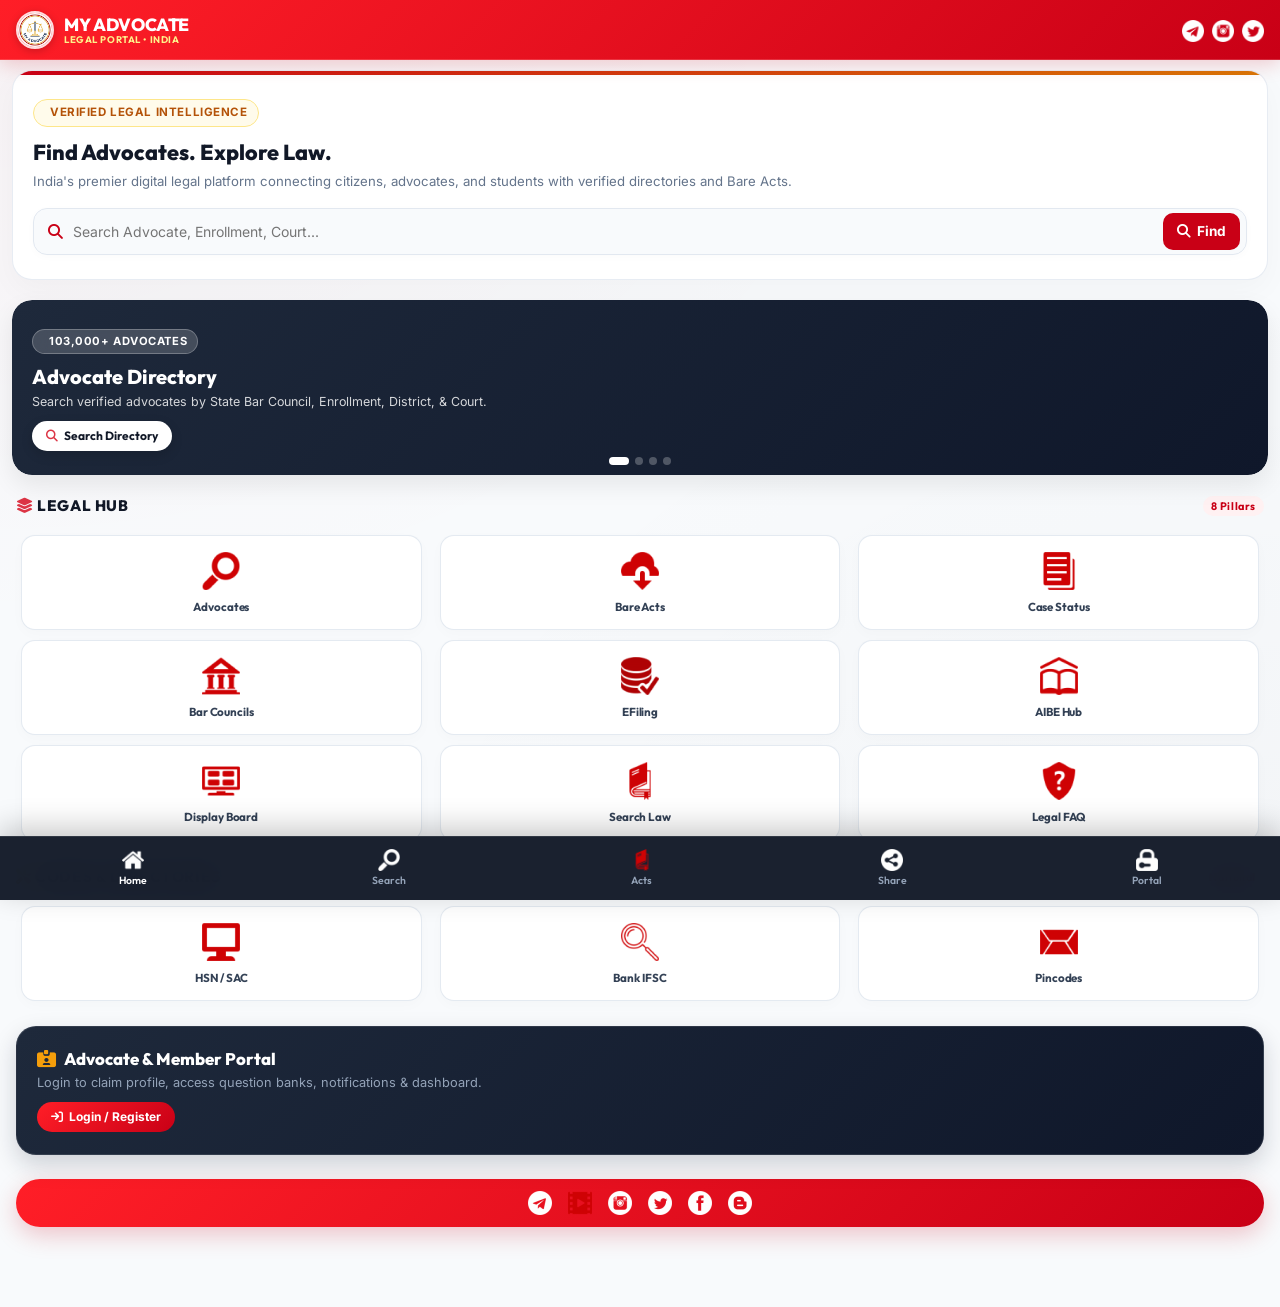
==== app/index.html @ 3c387978 "Initial commit: My Advocate platform with OLAW API integration, admin panel, and modernized PWA mobi" ====
<!doctype html>
<html lang="en">

<head>
	<meta charset="utf-8">
	<meta http-equiv="content-type" content="text/html;charset=UTF-8" />
	<meta name="viewport" content="width=device-width, initial-scale=1, shrink-to-fit=no, maximum-scale=1, user-scalable=no">
	<meta name="theme-color" content="#C90016">
	<title>My Advocate - Legal Platform</title>
	<!-- Fonts & Icons -->
	<link rel="stylesheet" href="https://cdnjs.cloudflare.com/ajax/libs/font-awesome/6.5.1/css/all.min.css">
	<link rel="stylesheet" href="css/bootstrap.min.css">
	<link rel="stylesheet" href="css/style.css">
	<link rel="manifest" href="manifest.json">
</head>

<body>
<div id='apparea'>
	<div id='loader'></div>

	<!-- App Topbar -->
	<nav class="navbar fixed-top navbar-expand-lg navbar-light text-light" id='apphead'>
		<div id='apptitle' style="display: flex; align-items: center; gap: 10px;">
			<img src='img/logo-circle.png' alt="My Advocate" style="height: 38px; width: 38px; border-radius: 50%; object-fit: cover; border: 2px solid rgba(255, 255, 255, 0.85); box-shadow: 0 2px 8px rgba(0,0,0,0.2);">
			<div style="display: flex; flex-direction: column; line-height: 1.1;">
				<span style="font-family: var(--font-heading); font-weight: 800; font-size: 1.1rem; color: #ffffff; letter-spacing: -0.02em;">MY ADVOCATE</span>
				<span style="font-size: 0.6rem; font-weight: 700; color: #FEF08A; letter-spacing: 0.06em; text-transform: uppercase;">Legal Portal &bull; India</span>
			</div>
		</div>
		<div id='appmenu'>
			<a href='https://t.me/myadvocateai' target="_blank" title="Telegram"><img src='img/telegram.png' height='22px'></a>
			<a href='https://instagram.com/myadvocateai' target="_blank" title="Instagram"><img src='img/instagram.png' height='22px'></a>
			<a href='https://twitter.com/myadvocateai' target="_blank" title="X (Twitter)"><img src='img/twitter.png' height='22px'></a>
		</div>
	</nav>

	<!-- App Body -->
	<div class="container-fluid" id='appbody'>
		
		<!-- Hero Welcome Card -->
		<div class="app-hero-card" id='welcome'>
			<div class="app-hero-tag">
				<i class="fas fa-sparkles"></i> Verified Legal Intelligence
			</div>
			<h4 class="app-hero-title">Find Advocates. Explore Law.</h4>
			<p class="app-hero-lead">India's premier digital legal platform connecting citizens, advocates, and students with verified directories and Bare Acts.</p>
			
			<!-- Quick Search Advocate Trigger -->
			<div class="app-search-box" id="search_advocate_hero" onclick="$('#search_advocate').trigger('click');">
				<i class="fas fa-magnifying-glass ms-2" style="color: var(--brand-red); font-size: 0.95rem; margin-left: 8px;"></i>
				<input type="text" class="app-search-input" placeholder="Search Advocate, Enrollment, Court..." readonly>
				<button type="button" class="app-search-btn">
					<i class="fas fa-search"></i> Find
				</button>
			</div>
		</div>

		<!-- Interactive Feature Slider -->
		<div id="appHeroSlider" class="carousel slide app-slider-container" data-ride="carousel" data-interval="4000">
			<ol class="carousel-indicators">
				<li data-target="#appHeroSlider" data-slide-to="0" class="active"></li>
				<li data-target="#appHeroSlider" data-slide-to="1"></li>
				<li data-target="#appHeroSlider" data-slide-to="2"></li>
				<li data-target="#appHeroSlider" data-slide-to="3"></li>
			</ol>
			<div class="carousel-inner">
				<!-- Slide 1: Advocates Directory -->
				<div class="carousel-item active">
					<div class="app-slide-card slide-dark">
						<div>
							<div class="slide-pill"><i class="fas fa-users-tie text-warning"></i> 103,000+ Advocates</div>
							<h5 class="slide-title">Advocate Directory</h5>
							<p class="slide-desc">Search verified advocates by State Bar Council, Enrollment, District, & Court.</p>
						</div>
						<button type="button" class="slide-action-btn" onclick="$('#search_advocate').trigger('click');">
							<i class="fas fa-magnifying-glass text-danger"></i> Search Directory
						</button>
					</div>
				</div>
				<!-- Slide 2: Bare Acts 2023 -->
				<div class="carousel-item">
					<div class="app-slide-card slide-crimson">
						<div>
							<div class="slide-pill"><i class="fas fa-book-bookmark text-warning"></i> BNS &bull; BNSS &bull; BSA 2023</div>
							<h5 class="slide-title">New Criminal Codes</h5>
							<p class="slide-desc">Explore Bharatiya Nyaya Sanhita & Central Bare Acts in English & Hindi PDF.</p>
						</div>
						<button type="button" class="slide-action-btn" onclick="$('#acts_list').trigger('click');">
							<i class="fas fa-book-open text-danger"></i> Read Bare Acts
						</button>
					</div>
				</div>
				<!-- Slide 3: AIBE Hub -->
				<div class="carousel-item">
					<div class="app-slide-card slide-amber">
						<div>
							<div class="slide-pill"><i class="fas fa-graduation-cap text-light"></i> Bar Examination</div>
							<h5 class="slide-title">AIBE Question Bank</h5>
							<p class="slide-desc">Practice 19+ Law Subjects with past papers, solutions & syllabus breakdown.</p>
						</div>
						<button type="button" class="slide-action-btn" onclick="$('#exam_list').trigger('click');">
							<i class="fas fa-clipboard-check text-warning"></i> Start Prep
						</button>
					</div>
				</div>
				<!-- Slide 4: Real-time Bank IFSC & PIN Code -->
				<div class="carousel-item">
					<div class="app-slide-card slide-emerald">
						<div>
							<div class="slide-pill"><i class="fas fa-bolt text-warning"></i> Real-time OLAW API</div>
							<h5 class="slide-title">Bank IFSC & PIN Codes</h5>
							<p class="slide-desc">Instant verified RBI IFSC branch details & 19,000+ Indian PIN Codes.</p>
						</div>
						<button type="button" class="slide-action-btn" onclick="$('#ifsc').trigger('click');">
							<i class="fas fa-building-columns text-success"></i> Lookup IFSC
						</button>
					</div>
				</div>
			</div>
		</div>

		<!-- Section Title: Core Legal Services -->
		<div class="app-section-title">
			<span><i class="fas fa-layer-group text-danger me-1"></i> Legal Hub</span>
			<span class="app-section-badge">8 Pillars</span>
		</div>

		<!-- Grid Row 1: Primary Services -->
		<div class='row mx-0'>
			<div class='col-4 px-1'>
				<div class='qicon' id='search_advocate'>
					<img src='img/newsearch.png' alt="Advocates">
					<div>Advocates</div>
				</div>
			</div>
			<div class='col-4 px-1'>
				<div class='qicon' id='acts_list'>
					<img src='img/cdownload.png' alt="Bare Acts">
					<div>Bare Acts</div>
				</div>
			</div>
			<div class='col-4 px-1'>
				<div class='qicon' id='case' data-id='1'>
					<img src='img/case.png' alt="Case Status">
					<div>Case Status</div>
				</div>
			</div>
		</div>

		<!-- Grid Row 2: Institutions & Exams -->
		<div class='row mx-0'>
			<div class='col-4 px-1'>
				<div class='qicon' id='bc_list'>
					<img src='img/bar.png' alt="Bar Councils">
					<div>Bar Councils</div>
				</div>
			</div>
			<div class='col-4 px-1'>
				<a href='https://filing.ecourts.gov.in/' target="_blank" class='qicon'>
					<img src='img/myecourt.png' alt="eFiling">
					<div>eFiling</div>
				</a>
			</div>
			<div class='col-4 px-1'>
				<div class='qicon' id='exam_list'>
					<img src='img/exam.png' alt="AIBE Exam">
					<div>AIBE Hub</div>
				</div>
			</div>
		</div>

		<!-- Grid Row 3: Live Courts & Utilities -->
		<div class='row mx-0'>
			<div class='col-4 px-1'>
				<div class='qicon' id='obd' data-id='1'>
					<img src='img/obd.png' alt="Display Board">
					<div>Display Board</div>
				</div>
			</div>
			<div class='col-4 px-1'>
				<a href='https://indiankanoon.org' target="_blank" class='qicon'>
					<img src='img/book.png' alt="Search Law">
					<div>Search Law</div>
				</a>
			</div>
			<div class='col-4 px-1'>
				<div class='qicon' id='faq'>
					<img src='img/faq.png' alt="Legal Tools & FAQ">
					<div>Legal FAQ</div>
				</div>
			</div>
		</div>

		<!-- Section Title: Utility Codes -->
		<div class="app-section-title">
			<span><i class="fas fa-screwdriver-wrench text-warning me-1"></i> Codes & Directories</span>
			<span class="app-section-badge">National</span>
		</div>

		<!-- Grid Row 4: Utility Codes -->
		<div class='row mx-0'>
			<div class='col-4 px-1'>
				<div class='qicon' id='hsnsac_list'>
					<img src='img/monitor.png' alt="HSN SAC">
					<div>HSN / SAC</div>
				</div>
			</div>
			<div class='col-4 px-1'>
				<div class='qicon' id='ifsc'>
					<img src='img/ifsc.png' alt="Bank IFSC">
					<div>Bank IFSC</div>
				</div>
			</div>
			<div class='col-4 px-1'>
				<div class='qicon' id='pincode_list'>
					<img src='img/pincode.png' alt="Pincode">
					<div>Pincodes</div>
				</div>
			</div>
		</div>

		<!-- Portal Login / Claim Card -->
		<a href='login.html' class="portal-card">
			<h6><i class="fas fa-id-card-clip" style="color: #F59E0B;"></i> Advocate & Member Portal</h6>
			<p>Login to claim profile, access question banks, notifications & dashboard.</p>
			<div class="portal-btn">
				<i class="fas fa-arrow-right-to-bracket"></i> Login / Register
			</div>
		</a>

		<!-- Social Media Pill -->
		<div class="social-bar-pill">
			<a href="https://t.me/myadvocateai" target="_blank" title="Telegram"><img src='img/telegram.png' height='24px' alt="Telegram"></a>
			<a href="https://www.youtube.com/channel/UC500odmthCIKPu6R8kmZV2Q" target="_blank" title="YouTube"><img src='img/video.png' height='24px' alt="YouTube"></a>
			<a href='https://instagram.com/myadvocateai' target="_blank" title="Instagram"><img src='img/instagram.png' height='24px' alt="Instagram"></a>
			<a href='https://twitter.com/myadvocateai' target="_blank" title="Twitter"><img src='img/twitter.png' height='24px' alt="Twitter"></a>
			<a href='https://facebook.com/myadvocateai' target="_blank" title="Facebook"><img src='img/facebook.png' height='24px' alt="Facebook"></a>
			<a href="https://myadvocateai.blogspot.com" target="_blank" title="Blog"><img src='img/blogger.png' height='24px' alt="Blog"></a>
		</div>

	</div>

	<!-- Fixed Bottom Navigation -->
	<nav class="navbar fixed-bottom navbar-expand-lg navbar-light" id='appfoot'>
		<div class='app-nav-item active' id='home' data-id='1'>
			<img src='img/home.png' height='22px' alt="Home">
			<span>Home</span>
		</div>
		<div class='app-nav-item' id='search_advocate_foot' onclick="$('#search_advocate').trigger('click');">
			<img src='img/search.png' height='22px' alt="Search">
			<span>Search</span>
		</div>
		<div class='app-nav-item' id='acts_nav' onclick="$('#acts_list').trigger('click');">
			<img src='img/book.png' height='22px' alt="Bare Acts">
			<span>Acts</span>
		</div>
		<div class='app-nav-item' id='qprev' onclick='sharenow()'>
			<img src='img/share.png' height='22px' alt="Share">
			<span>Share</span>
		</div>
		<a href="login.html" class='app-nav-item'>
			<img src='img/lock.png' height='22px' alt="Login">
			<span>Portal</span>
		</a>
	</nav>
</div>

<!-- Scripts -->
<script src="js/jquery.min.js"></script>
<script src="js/bootstrap.min.js"></script>
<script src="js/popper.min.js"></script>
<script src="js/app.js"></script>

<script type="application/javascript" src="https://sdki.truepush.com/sdk/v2.0.4/app.js" async></script>
<script>
	var truepush = window.truepush || [];
	truepush.push(function () {
		truepush.Init({
			id: "64d8e70b6765a05a15f5e6a6"
		}, function (error) {
			if (error) console.error(error);
		});
	});
</script>

<script>
	if (localStorage.getItem('myadv_id') != null) {
		window.location = 'main.html';
	}
</script>
</body>

</html>
---- app/css/style.css ----
/* ==========================================
   Premium Mobile App Stylesheet - My Advocate
   Curated with Rich Modern Aesthetics & Micro-Animations
   Matching https://myadv.in Design System
   ========================================== */

@import url('https://fonts.googleapis.com/css2?family=Outfit:wght@300;400;500;600;700;800&family=Inter:wght@300;400;500;600;700;800&display=swap');

:root {
    --brand-red: #C90016;
    --brand-red-dark: #A00012;
    --brand-red-light: #FFF1F2;
    --brand-gold: #D97706;
    --brand-gold-dark: #B45309;
    --brand-gold-light: #FEF3C7;
    --brand-dark: #111827;
    --brand-gray: #64748B;
    --bg-light: #F8FAFC;
    --border-color: #E2E8F0;
    --font-heading: 'Outfit', sans-serif;
    --font-body: 'Inter', sans-serif;
    --radius-sm: 8px;
    --radius-md: 14px;
    --radius-lg: 20px;
}

* {
    box-sizing: border-box;
}

body {
    font-family: var(--font-body);
    background-color: var(--bg-light);
    background-image: 
        radial-gradient(at 0% 0%, rgba(201, 0, 22, 0.035) 0px, transparent 50%),
        radial-gradient(at 100% 100%, rgba(17, 24, 39, 0.025) 0px, transparent 50%);
    background-attachment: fixed;
    color: #1E293B;
    -webkit-font-smoothing: antialiased;
    margin: 0;
    padding: 0;
}

#qarea, #appbody {
    margin-top: 70px;
    margin-bottom: 80px;
    width: 100%;
    height: auto;
    padding-left: 12px;
    padding-right: 12px;
}

/* --- Premium Navigation Header --- */
#apphead {
    background: linear-gradient(135deg, #FF1E27 0%, #C90016 100%);
    box-shadow: 0 4px 20px rgba(201, 0, 22, 0.2);
    height: 60px;
    padding: 0 16px;
    border-bottom: 1px solid rgba(255, 255, 255, 0.15);
    display: flex;
    align-items: center;
    justify-content: space-between;
    z-index: 1030;
}

#apphead .navbar-brand, #apptitle {
    font-family: var(--font-heading);
    font-weight: 800;
    letter-spacing: -0.3px;
    margin: 0;
    display: flex;
    align-items: center;
    gap: 8px;
    color: #ffffff;
}

#appmenu {
    display: flex;
    align-items: center;
    gap: 8px;
}

#appmenu img, #appmenu i {
    transition: transform 0.2s ease, filter 0.2s ease;
}

#appmenu img:hover, #appmenu i:hover {
    transform: scale(1.15);
}

/* --- Hero & Welcome Card --- */
.app-hero-card {
    padding: 1.5rem 1.25rem;
    margin-bottom: 1.25rem;
    background: #ffffff;
    border-radius: var(--radius-lg);
    border: 1px solid rgba(226, 232, 240, 0.8);
    box-shadow: 0 10px 30px rgba(0, 0, 0, 0.03);
    position: relative;
    overflow: hidden;
}

.app-hero-card::before {
    content: '';
    position: absolute;
    top: 0;
    left: 0;
    right: 0;
    height: 4px;
    background: linear-gradient(90deg, #C90016, #D97706);
}

/* --- Dynamic Gradient Slider Cards --- */
.app-slider-container {
    margin-bottom: 1.25rem;
    border-radius: var(--radius-lg);
    overflow: hidden;
    box-shadow: 0 10px 25px rgba(0, 0, 0, 0.08);
}

.app-slide-card {
    padding: 1.5rem 1.25rem;
    min-height: 160px;
    border-radius: var(--radius-lg);
    display: flex;
    flex-direction: column;
    justify-content: space-between;
    position: relative;
    overflow: hidden;
    color: #ffffff;
}

.app-slide-card.slide-dark {
    background: linear-gradient(135deg, #1E293B 0%, #0F172A 100%);
}

.app-slide-card.slide-crimson {
    background: linear-gradient(135deg, #991B1B 0%, #C90016 100%);
}

.app-slide-card.slide-amber {
    background: linear-gradient(135deg, #78350F 0%, #D97706 100%);
}

.app-slide-card.slide-emerald {
    background: linear-gradient(135deg, #065F46 0%, #047857 100%);
}

.slide-pill {
    display: inline-flex;
    align-items: center;
    gap: 6px;
    background: rgba(255, 255, 255, 0.18);
    backdrop-filter: blur(8px);
    -webkit-backdrop-filter: blur(8px);
    border: 1px solid rgba(255, 255, 255, 0.25);
    color: #ffffff;
    font-size: 0.7rem;
    font-weight: 700;
    text-transform: uppercase;
    letter-spacing: 0.05em;
    padding: 3px 10px;
    border-radius: 9999px;
    margin-bottom: 0.6rem;
    align-self: flex-start;
}

.slide-title {
    font-family: var(--font-heading);
    font-size: 1.25rem;
    font-weight: 800;
    color: #ffffff;
    margin: 0 0 4px 0;
    line-height: 1.25;
}

.slide-desc {
    font-size: 0.78rem;
    color: rgba(255, 255, 255, 0.82);
    line-height: 1.45;
    margin: 0 0 10px 0;
}

.slide-action-btn {
    align-self: flex-start;
    display: inline-flex;
    align-items: center;
    gap: 6px;
    background: #ffffff;
    color: var(--brand-dark);
    font-family: var(--font-heading);
    font-size: 0.75rem;
    font-weight: 700;
    padding: 6px 14px;
    border-radius: 9999px;
    border: none;
    box-shadow: 0 4px 12px rgba(0,0,0,0.15);
    cursor: pointer;
    transition: all 0.2s ease;
}

.slide-action-btn:hover {
    transform: translateY(-2px);
    box-shadow: 0 6px 16px rgba(0,0,0,0.22);
}

.carousel-indicators {
    bottom: -6px;
}

.carousel-indicators li {
    width: 8px;
    height: 8px;
    border-radius: 50%;
    margin: 0 3px;
    background-color: rgba(255, 255, 255, 0.5);
    border: none;
}

.carousel-indicators .active {
    width: 20px;
    border-radius: 10px;
    background-color: #ffffff;
}

.app-hero-tag {
    display: inline-flex;
    align-items: center;
    gap: 6px;
    background: #FFFBEB;
    border: 1px solid #FDE68A;
    color: #B45309;
    font-size: 0.72rem;
    font-weight: 700;
    text-transform: uppercase;
    letter-spacing: 0.05em;
    padding: 4px 10px;
    border-radius: 9999px;
    margin-bottom: 0.75rem;
}

.app-hero-title {
    font-family: var(--font-heading);
    font-size: 1.35rem;
    font-weight: 800;
    color: var(--brand-dark);
    margin: 0 0 0.4rem 0;
    line-height: 1.25;
}

.app-hero-lead {
    font-size: 0.825rem;
    color: var(--brand-gray);
    line-height: 1.5;
    margin: 0 0 1rem 0;
}

/* --- Instant Search Bar Box --- */
.app-search-box {
    display: flex;
    background: #F8FAFC;
    border: 1.5px solid var(--border-color);
    border-radius: var(--radius-md);
    padding: 4px 6px;
    align-items: center;
    transition: all 0.25s ease;
    box-shadow: 0 2px 8px rgba(0,0,0,0.02);
    cursor: pointer;
}

.app-search-box:focus-within, .app-search-box:hover {
    border-color: var(--brand-red);
    background: #ffffff;
    box-shadow: 0 0 0 3px rgba(201, 0, 22, 0.1);
}

.app-search-input {
    border: none;
    background: transparent;
    outline: none;
    width: 100%;
    padding: 8px 10px;
    font-size: 0.875rem;
    font-family: var(--font-body);
    color: var(--brand-dark);
}

.app-search-btn {
    background: var(--brand-red);
    color: #ffffff;
    border: none;
    border-radius: 10px;
    padding: 8px 14px;
    font-size: 0.85rem;
    font-weight: 700;
    display: inline-flex;
    align-items: center;
    gap: 6px;
    white-space: nowrap;
    transition: background 0.2s ease;
}

.app-search-btn:hover {
    background: var(--brand-red-dark);
}

/* --- Section Titles --- */
.app-section-title {
    font-family: var(--font-heading);
    font-size: 0.95rem;
    font-weight: 800;
    color: var(--brand-dark);
    text-transform: uppercase;
    letter-spacing: 0.04em;
    margin: 1.25rem 4px 0.75rem;
    display: flex;
    align-items: center;
    justify-content: space-between;
}

.app-section-badge {
    font-size: 0.68rem;
    font-weight: 700;
    color: var(--brand-red);
    background: var(--brand-red-light);
    padding: 2px 8px;
    border-radius: 9999px;
    text-transform: none;
}

/* --- Beautiful Grid Action Cards --- */
.qicon {
    background: #ffffff;
    border: 1px solid rgba(226, 232, 240, 0.9);
    margin: 5px;
    border-radius: var(--radius-md);
    padding: 16px 6px 14px;
    text-align: center;
    font-family: var(--font-heading);
    font-size: 0.725rem;
    text-transform: capitalize;
    letter-spacing: -0.1px;
    font-weight: 700;
    color: #334155;
    box-shadow: 0 4px 14px rgba(0, 0, 0, 0.02);
    transition: all 0.25s cubic-bezier(0.4, 0, 0.2, 1);
    cursor: pointer;
    text-decoration: none !important;
    display: block;
}

.qicon img {
    height: 38px;
    width: auto;
    margin-bottom: 8px;
    transition: transform 0.25s cubic-bezier(0.4, 0, 0.2, 1);
}

.qicon:hover, .qicon:active {
    background: #ffffff;
    border-color: var(--brand-red);
    color: var(--brand-red) !important;
    transform: translateY(-3px);
    box-shadow: 0 10px 22px rgba(201, 0, 22, 0.1);
}

.qicon:hover img, .qicon:active img {
    transform: scale(1.14);
}

/* --- Dynamic Dynamic List / Accordion Styling --- */
.btn.bg-secondary, .btn-secondary, div[data-toggle='collapse'] {
    background: #ffffff !important;
    color: #1E293B !important;
    border: 1px solid var(--border-color) !important;
    border-left: 4px solid var(--brand-red) !important;
    border-radius: var(--radius-md) !important;
    padding: 12px 14px !important;
    font-family: var(--font-heading) !important;
    font-weight: 700 !important;
    font-size: 0.9rem !important;
    text-align: left !important;
    box-shadow: 0 2px 8px rgba(0,0,0,0.02) !important;
    margin-bottom: 8px !important;
    transition: all 0.2s ease !important;
    display: flex !important;
    align-items: center !important;
    justify-content: space-between !important;
}

.btn.bg-secondary:hover, div[data-toggle='collapse']:hover {
    background: #FFF1F2 !important;
    color: var(--brand-red) !important;
    transform: translateY(-1px);
}

.collapse.in, .collapse.show {
    background: #ffffff;
    border: 1px solid var(--border-color);
    border-top: none;
    border-radius: 0 0 var(--radius-md) var(--radius-md);
    padding: 16px !important;
    margin-top: -8px;
    margin-bottom: 12px;
    box-shadow: 0 4px 12px rgba(0,0,0,0.03);
    font-size: 0.85rem;
    line-height: 1.6;
}

.collapse a {
    color: var(--brand-red);
    font-weight: 600;
    text-decoration: underline;
}

/* --- Member / Advocate Portal Banner --- */
.portal-card {
    background: linear-gradient(135deg, #1E293B 0%, #0F172A 100%);
    color: #ffffff;
    border-radius: var(--radius-lg);
    padding: 1.4rem 1.25rem;
    margin: 1.25rem 4px;
    box-shadow: 0 10px 25px rgba(15, 23, 42, 0.18);
    position: relative;
    overflow: hidden;
    display: block;
    text-decoration: none !important;
    border: 1px solid rgba(255, 255, 255, 0.1);
    transition: transform 0.25s ease, box-shadow 0.25s ease;
}

.portal-card:hover {
    transform: translateY(-2px);
    box-shadow: 0 14px 30px rgba(15, 23, 42, 0.24);
}

.portal-card h6 {
    font-family: var(--font-heading);
    font-size: 1.05rem;
    font-weight: 800;
    color: #ffffff;
    margin: 0 0 4px 0;
    display: flex;
    align-items: center;
    gap: 8px;
}

.portal-card p {
    font-size: 0.8rem;
    color: #94A3B8;
    margin: 0;
    line-height: 1.4;
}

.portal-btn {
    display: inline-flex;
    align-items: center;
    gap: 6px;
    background: linear-gradient(135deg, #FF1E27 0%, #C90016 100%);
    color: #ffffff;
    font-size: 0.75rem;
    font-weight: 700;
    padding: 6px 14px;
    border-radius: 9999px;
    margin-top: 10px;
}

/* --- Social Links Bar --- */
.social-bar-pill {
    background: linear-gradient(135deg, #FF1E27 0%, #C90016 100%);
    padding: 12px 16px;
    border-radius: 50px;
    box-shadow: 0 8px 24px rgba(201, 0, 22, 0.22);
    display: flex;
    justify-content: center;
    align-items: center;
    gap: 16px;
    margin: 1.5rem 4px;
}

.social-bar-pill a {
    display: inline-flex;
    align-items: center;
    justify-content: center;
    transition: transform 0.2s cubic-bezier(0.175, 0.885, 0.32, 1.275);
}

.social-bar-pill a:hover {
    transform: scale(1.22);
}

/* --- Bottom Navigation --- */
#appfoot {
    background: rgba(17, 24, 39, 0.96) !important;
    backdrop-filter: blur(16px);
    -webkit-backdrop-filter: blur(16px);
    border-top: 1px solid rgba(255, 255, 255, 0.1);
    box-shadow: 0 -8px 30px rgba(0, 0, 0, 0.22);
    height: 64px;
    padding: 0 6px;
    display: flex;
    align-items: center;
    justify-content: space-around;
    z-index: 1030;
}

.app-nav-item {
    display: flex;
    flex-direction: column;
    align-items: center;
    justify-content: center;
    text-decoration: none !important;
    color: #94A3B8;
    font-size: 0.65rem;
    font-weight: 600;
    font-family: var(--font-heading);
    padding: 4px 8px;
    border-radius: 8px;
    transition: all 0.2s ease;
    cursor: pointer;
}

.app-nav-item i, .app-nav-item img {
    font-size: 1.15rem;
    margin-bottom: 2px;
    transition: transform 0.2s ease;
}

.app-nav-item:hover, .app-nav-item.active {
    color: #ffffff;
}

.app-nav-item.active i, .app-nav-item:hover i {
    color: #FF4D4D;
    transform: translateY(-2px);
}

/* --- General Cards & Results --- */
.card {
    border: 1px solid var(--border-color) !important;
    border-radius: var(--radius-md) !important;
    box-shadow: 0 4px 16px rgba(0, 0, 0, 0.02) !important;
    background: #ffffff;
    overflow: hidden;
    margin-bottom: 12px;
}

.card-body {
    padding: 16px !important;
}

/* --- Form Controls & Modals --- */
.form-control, select.form-control {
    border-radius: 12px !important;
    border: 1.5px solid #CBD5E1;
    padding: 10px 14px;
    font-size: 14px;
    height: auto;
    font-family: var(--font-body);
    transition: border-color 0.2s ease, box-shadow 0.2s ease;
}

.form-control:focus, select.form-control:focus {
    border-color: var(--brand-red);
    box-shadow: 0 0 0 3px rgba(201, 0, 22, 0.12);
}

.btn-danger {
    background: linear-gradient(135deg, #FF1E27 0%, #C90016 100%) !important;
    border: none !important;
    border-radius: 12px !important;
    padding: 12px 20px !important;
    font-weight: 700;
    font-family: var(--font-heading);
    box-shadow: 0 4px 15px rgba(201, 0, 22, 0.2);
    transition: transform 0.2s ease, box-shadow 0.2s ease;
}

.btn-danger:hover, .btn-danger:active {
    transform: translateY(-1px);
    box-shadow: 0 6px 20px rgba(201, 0, 22, 0.28);
}

.btn-outline-secondary {
    border-color: #CBD5E1;
    color: #475569;
    border-radius: 10px;
    font-family: var(--font-heading);
    font-weight: 600;
}

.btn-outline-danger {
    border-color: var(--brand-red);
    color: var(--brand-red);
    border-radius: 10px;
    font-family: var(--font-heading);
    font-weight: 600;
}

/* --- Loader --- */
#loader {
    position: fixed;
    top: 0;
    left: 0;
    height: 100vh;
    width: 100vw;
    overflow: hidden;
    z-index: 99999;
    display: none;
    background: rgba(17, 24, 39, 0.85) url(../img/loader.gif) no-repeat 50% 50%;
    background-size: 60px 60px;
    backdrop-filter: blur(4px);
    -webkit-backdrop-filter: blur(4px);
}
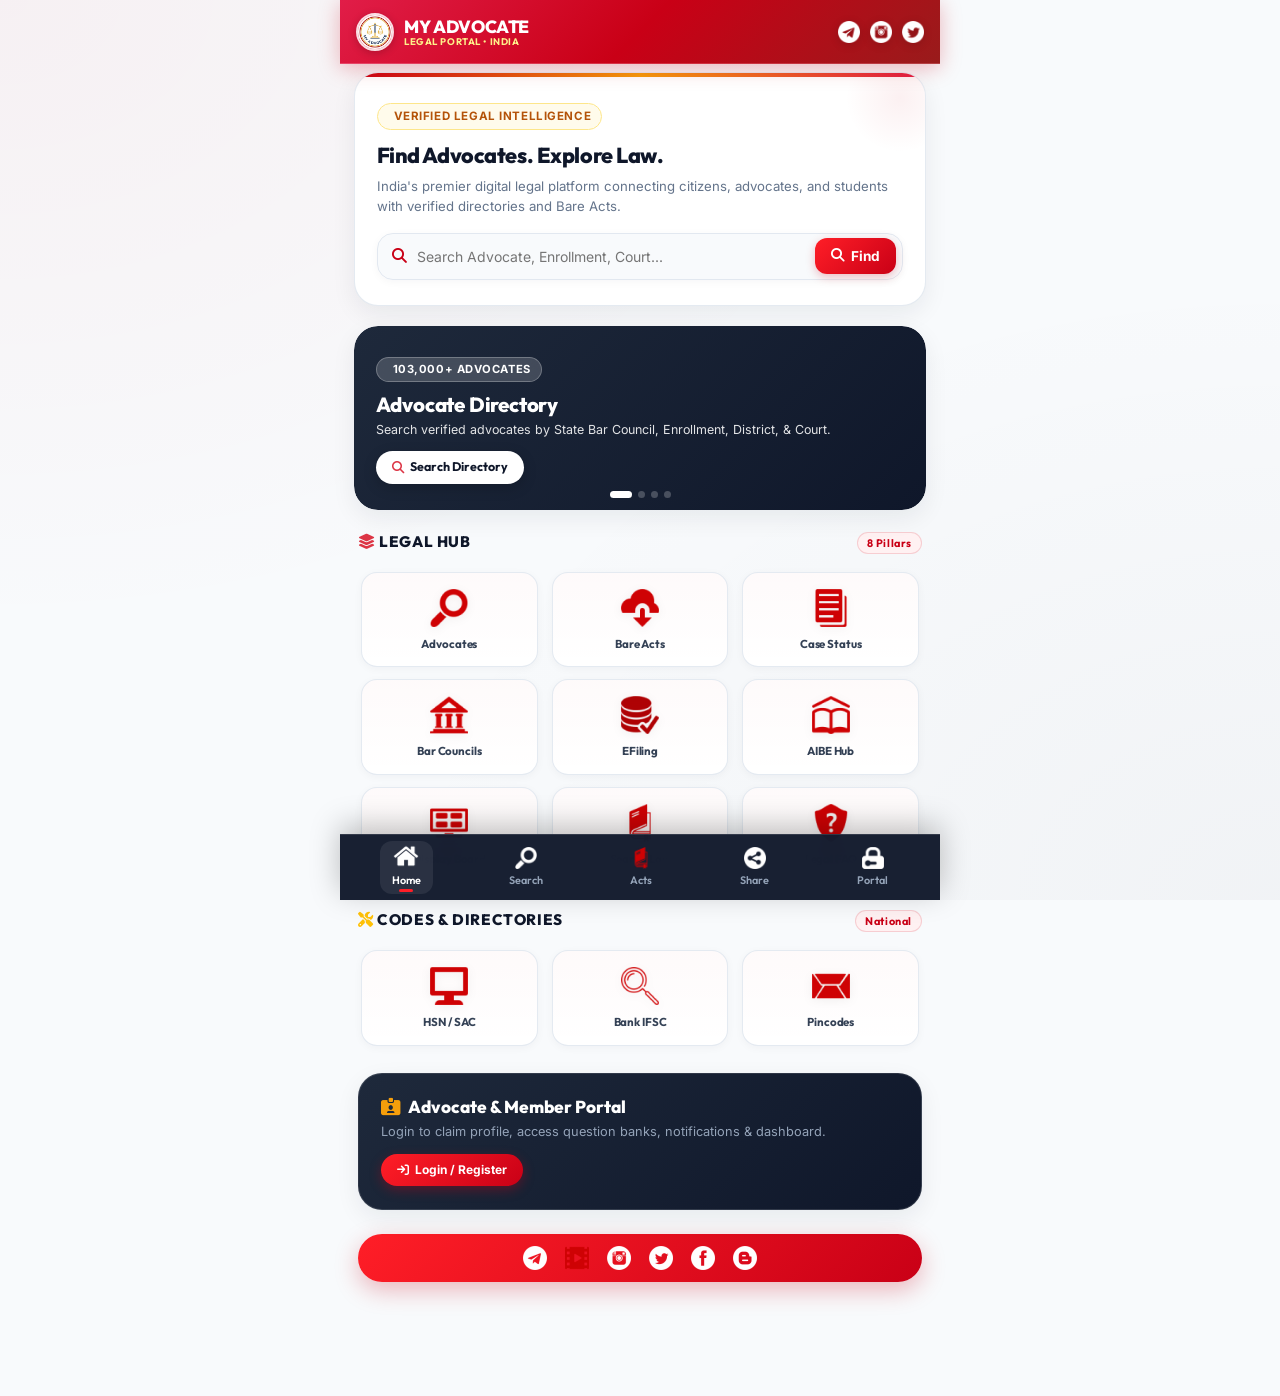
==== commit 9c11f661: "Add asset cache busting query string to app stylesheets" ====
--- a/app/index.html
+++ b/app/index.html
@@ -10,7 +10,7 @@
 	<!-- Fonts & Icons -->
 	<link rel="stylesheet" href="https://cdnjs.cloudflare.com/ajax/libs/font-awesome/6.5.1/css/all.min.css">
 	<link rel="stylesheet" href="css/bootstrap.min.css">
-	<link rel="stylesheet" href="css/style.css">
+	<link rel="stylesheet" href="css/style.css?v=2.0">
 	<link rel="manifest" href="manifest.json">
 </head>
 
--- a/app/css/style.css
+++ b/app/css/style.css
@@ -4,98 +4,152 @@
    Matching https://myadv.in Design System
    ========================================== */
 
-@import url('https://fonts.googleapis.com/css2?family=Outfit:wght@300;400;500;600;700;800&family=Inter:wght@300;400;500;600;700;800&display=swap');
+@import url('https://fonts.googleapis.com/css2?family=Outfit:wght@300;400;500;600;700;800;900&family=Inter:wght@300;400;500;600;700;800&display=swap');
 
 :root {
     --brand-red: #C90016;
-    --brand-red-dark: #A00012;
+    --brand-red-dark: #9E0011;
     --brand-red-light: #FFF1F2;
+    --brand-red-glow: rgba(201, 0, 22, 0.25);
     --brand-gold: #D97706;
     --brand-gold-dark: #B45309;
     --brand-gold-light: #FEF3C7;
-    --brand-dark: #111827;
+    --brand-dark: #0F172A;
+    --brand-dark-soft: #1E293B;
     --brand-gray: #64748B;
+    --brand-gray-light: #F1F5F9;
     --bg-light: #F8FAFC;
+    --bg-surface: #FFFFFF;
     --border-color: #E2E8F0;
-    --font-heading: 'Outfit', sans-serif;
-    --font-body: 'Inter', sans-serif;
-    --radius-sm: 8px;
-    --radius-md: 14px;
-    --radius-lg: 20px;
+    --border-focus: #C90016;
+    --font-heading: 'Outfit', -apple-system, BlinkMacSystemFont, sans-serif;
+    --font-body: 'Inter', -apple-system, BlinkMacSystemFont, sans-serif;
+    --radius-sm: 10px;
+    --radius-md: 16px;
+    --radius-lg: 24px;
+    --radius-full: 9999px;
+    --shadow-sm: 0 2px 8px rgba(15, 23, 42, 0.04);
+    --shadow-md: 0 8px 24px rgba(15, 23, 42, 0.07);
+    --shadow-lg: 0 16px 36px rgba(15, 23, 42, 0.12);
+    --shadow-brand: 0 8px 25px rgba(201, 0, 22, 0.28);
 }
 
 * {
     box-sizing: border-box;
+    -webkit-tap-highlight-color: transparent;
 }
 
 body {
     font-family: var(--font-body);
     background-color: var(--bg-light);
     background-image: 
-        radial-gradient(at 0% 0%, rgba(201, 0, 22, 0.035) 0px, transparent 50%),
-        radial-gradient(at 100% 100%, rgba(17, 24, 39, 0.025) 0px, transparent 50%);
+        radial-gradient(at 0% 0%, rgba(201, 0, 22, 0.04) 0px, transparent 50%),
+        radial-gradient(at 100% 100%, rgba(15, 23, 42, 0.03) 0px, transparent 50%);
     background-attachment: fixed;
     color: #1E293B;
     -webkit-font-smoothing: antialiased;
     margin: 0;
     padding: 0;
+    overflow-x: hidden;
+}
+
+#apparea {
+    min-height: 100vh;
+    display: flex;
+    flex-direction: column;
+    max-width: 600px;
+    margin: 0 auto;
+    background: transparent;
+    position: relative;
 }
 
 #qarea, #appbody {
-    margin-top: 70px;
-    margin-bottom: 80px;
+    margin-top: 72px;
+    margin-bottom: 90px;
     width: 100%;
     height: auto;
-    padding-left: 12px;
-    padding-right: 12px;
+    padding-left: 14px;
+    padding-right: 14px;
+    animation: fadeIn 0.35s cubic-bezier(0.16, 1, 0.3, 1);
+}
+
+@keyframes fadeIn {
+    from { opacity: 0; transform: translateY(6px); }
+    to { opacity: 1; transform: translateY(0); }
 }
 
 /* --- Premium Navigation Header --- */
 #apphead {
-    background: linear-gradient(135deg, #FF1E27 0%, #C90016 100%);
-    box-shadow: 0 4px 20px rgba(201, 0, 22, 0.2);
-    height: 60px;
+    background: linear-gradient(135deg, #E11D48 0%, #C90016 50%, #991B1B 100%);
+    backdrop-filter: blur(12px);
+    -webkit-backdrop-filter: blur(12px);
+    box-shadow: 0 4px 20px rgba(201, 0, 22, 0.28);
+    height: 64px;
     padding: 0 16px;
-    border-bottom: 1px solid rgba(255, 255, 255, 0.15);
+    border-bottom: 1px solid rgba(255, 255, 255, 0.18);
     display: flex;
     align-items: center;
     justify-content: space-between;
     z-index: 1030;
+    max-width: 600px;
+    left: 50% !important;
+    transform: translateX(-50%);
 }
 
 #apphead .navbar-brand, #apptitle {
     font-family: var(--font-heading);
     font-weight: 800;
-    letter-spacing: -0.3px;
+    letter-spacing: -0.02em;
     margin: 0;
     display: flex;
     align-items: center;
-    gap: 8px;
-    color: #ffffff;
+    gap: 10px;
+    color: #ffffff;
+}
+
+#apptitle img {
+    height: 38px;
+    width: 38px;
+    border-radius: 50%;
+    object-fit: cover;
+    border: 2px solid rgba(255, 255, 255, 0.9);
+    box-shadow: 0 4px 12px rgba(0, 0, 0, 0.25);
+    transition: transform 0.25s ease;
+}
+
+#apptitle:hover img {
+    transform: rotate(6deg) scale(1.05);
 }
 
 #appmenu {
     display: flex;
     align-items: center;
-    gap: 8px;
+    gap: 10px;
+}
+
+#appmenu a, #appmenu li {
+    display: inline-flex;
+    align-items: center;
+    justify-content: center;
 }
 
 #appmenu img, #appmenu i {
-    transition: transform 0.2s ease, filter 0.2s ease;
-}
-
-#appmenu img:hover, #appmenu i:hover {
-    transform: scale(1.15);
+    transition: transform 0.2s cubic-bezier(0.34, 1.56, 0.64, 1), filter 0.2s ease;
+    filter: drop-shadow(0 2px 4px rgba(0,0,0,0.15));
+}
+
+#appmenu a:hover img, #appmenu a:hover i {
+    transform: scale(1.2);
 }
 
 /* --- Hero & Welcome Card --- */
 .app-hero-card {
-    padding: 1.5rem 1.25rem;
+    padding: 1.6rem 1.35rem;
     margin-bottom: 1.25rem;
     background: #ffffff;
     border-radius: var(--radius-lg);
-    border: 1px solid rgba(226, 232, 240, 0.8);
-    box-shadow: 0 10px 30px rgba(0, 0, 0, 0.03);
+    border: 1px solid rgba(226, 232, 240, 0.9);
+    box-shadow: var(--shadow-md);
     position: relative;
     overflow: hidden;
 }
@@ -107,120 +161,19 @@
     left: 0;
     right: 0;
     height: 4px;
-    background: linear-gradient(90deg, #C90016, #D97706);
-}
-
-/* --- Dynamic Gradient Slider Cards --- */
-.app-slider-container {
-    margin-bottom: 1.25rem;
-    border-radius: var(--radius-lg);
-    overflow: hidden;
-    box-shadow: 0 10px 25px rgba(0, 0, 0, 0.08);
-}
-
-.app-slide-card {
-    padding: 1.5rem 1.25rem;
-    min-height: 160px;
-    border-radius: var(--radius-lg);
-    display: flex;
-    flex-direction: column;
-    justify-content: space-between;
-    position: relative;
-    overflow: hidden;
-    color: #ffffff;
-}
-
-.app-slide-card.slide-dark {
-    background: linear-gradient(135deg, #1E293B 0%, #0F172A 100%);
-}
-
-.app-slide-card.slide-crimson {
-    background: linear-gradient(135deg, #991B1B 0%, #C90016 100%);
-}
-
-.app-slide-card.slide-amber {
-    background: linear-gradient(135deg, #78350F 0%, #D97706 100%);
-}
-
-.app-slide-card.slide-emerald {
-    background: linear-gradient(135deg, #065F46 0%, #047857 100%);
-}
-
-.slide-pill {
-    display: inline-flex;
-    align-items: center;
-    gap: 6px;
-    background: rgba(255, 255, 255, 0.18);
-    backdrop-filter: blur(8px);
-    -webkit-backdrop-filter: blur(8px);
-    border: 1px solid rgba(255, 255, 255, 0.25);
-    color: #ffffff;
-    font-size: 0.7rem;
-    font-weight: 700;
-    text-transform: uppercase;
-    letter-spacing: 0.05em;
-    padding: 3px 10px;
-    border-radius: 9999px;
-    margin-bottom: 0.6rem;
-    align-self: flex-start;
-}
-
-.slide-title {
-    font-family: var(--font-heading);
-    font-size: 1.25rem;
-    font-weight: 800;
-    color: #ffffff;
-    margin: 0 0 4px 0;
-    line-height: 1.25;
-}
-
-.slide-desc {
-    font-size: 0.78rem;
-    color: rgba(255, 255, 255, 0.82);
-    line-height: 1.45;
-    margin: 0 0 10px 0;
-}
-
-.slide-action-btn {
-    align-self: flex-start;
-    display: inline-flex;
-    align-items: center;
-    gap: 6px;
-    background: #ffffff;
-    color: var(--brand-dark);
-    font-family: var(--font-heading);
-    font-size: 0.75rem;
-    font-weight: 700;
-    padding: 6px 14px;
-    border-radius: 9999px;
-    border: none;
-    box-shadow: 0 4px 12px rgba(0,0,0,0.15);
-    cursor: pointer;
-    transition: all 0.2s ease;
-}
-
-.slide-action-btn:hover {
-    transform: translateY(-2px);
-    box-shadow: 0 6px 16px rgba(0,0,0,0.22);
-}
-
-.carousel-indicators {
-    bottom: -6px;
-}
-
-.carousel-indicators li {
-    width: 8px;
-    height: 8px;
+    background: linear-gradient(90deg, #C90016, #F59E0B, #E11D48);
+}
+
+.app-hero-card::after {
+    content: '';
+    position: absolute;
+    right: -30px;
+    top: -30px;
+    width: 110px;
+    height: 110px;
+    background: radial-gradient(circle, rgba(201, 0, 22, 0.06) 0%, transparent 70%);
     border-radius: 50%;
-    margin: 0 3px;
-    background-color: rgba(255, 255, 255, 0.5);
-    border: none;
-}
-
-.carousel-indicators .active {
-    width: 20px;
-    border-radius: 10px;
-    background-color: #ffffff;
+    pointer-events: none;
 }
 
 .app-hero-tag {
@@ -235,7 +188,7 @@
     text-transform: uppercase;
     letter-spacing: 0.05em;
     padding: 4px 10px;
-    border-radius: 9999px;
+    border-radius: var(--radius-full);
     margin-bottom: 0.75rem;
 }
 
@@ -246,12 +199,13 @@
     color: var(--brand-dark);
     margin: 0 0 0.4rem 0;
     line-height: 1.25;
+    letter-spacing: -0.02em;
 }
 
 .app-hero-lead {
     font-size: 0.825rem;
     color: var(--brand-gray);
-    line-height: 1.5;
+    line-height: 1.55;
     margin: 0 0 1rem 0;
 }
 
@@ -263,15 +217,16 @@
     border-radius: var(--radius-md);
     padding: 4px 6px;
     align-items: center;
-    transition: all 0.25s ease;
-    box-shadow: 0 2px 8px rgba(0,0,0,0.02);
+    transition: all 0.25s cubic-bezier(0.16, 1, 0.3, 1);
+    box-shadow: var(--shadow-sm);
     cursor: pointer;
 }
 
 .app-search-box:focus-within, .app-search-box:hover {
     border-color: var(--brand-red);
     background: #ffffff;
-    box-shadow: 0 0 0 3px rgba(201, 0, 22, 0.1);
+    box-shadow: 0 0 0 4px rgba(201, 0, 22, 0.12), var(--shadow-sm);
+    transform: translateY(-1px);
 }
 
 .app-search-input {
@@ -283,25 +238,143 @@
     font-size: 0.875rem;
     font-family: var(--font-body);
     color: var(--brand-dark);
+    cursor: pointer;
 }
 
 .app-search-btn {
-    background: var(--brand-red);
+    background: linear-gradient(135deg, #FF1E27 0%, #C90016 100%);
     color: #ffffff;
     border: none;
-    border-radius: 10px;
-    padding: 8px 14px;
+    border-radius: 12px;
+    padding: 8px 16px;
     font-size: 0.85rem;
     font-weight: 700;
     display: inline-flex;
     align-items: center;
     gap: 6px;
     white-space: nowrap;
-    transition: background 0.2s ease;
+    box-shadow: 0 3px 10px rgba(201, 0, 22, 0.25);
+    transition: all 0.2s ease;
 }
 
 .app-search-btn:hover {
-    background: var(--brand-red-dark);
+    box-shadow: 0 5px 15px rgba(201, 0, 22, 0.35);
+    transform: translateY(-1px);
+}
+
+/* --- Dynamic Gradient Slider Cards --- */
+.app-slider-container {
+    margin-bottom: 1.35rem;
+    border-radius: var(--radius-lg);
+    overflow: hidden;
+    box-shadow: var(--shadow-md);
+}
+
+.app-slide-card {
+    padding: 1.6rem 1.35rem;
+    min-height: 165px;
+    border-radius: var(--radius-lg);
+    display: flex;
+    flex-direction: column;
+    justify-content: space-between;
+    position: relative;
+    overflow: hidden;
+    color: #ffffff;
+}
+
+.app-slide-card.slide-dark {
+    background: linear-gradient(135deg, #1E293B 0%, #0F172A 100%);
+}
+
+.app-slide-card.slide-crimson {
+    background: linear-gradient(135deg, #B91C1C 0%, #C90016 60%, #991B1B 100%);
+}
+
+.app-slide-card.slide-amber {
+    background: linear-gradient(135deg, #92400E 0%, #D97706 70%, #B45309 100%);
+}
+
+.app-slide-card.slide-emerald {
+    background: linear-gradient(135deg, #065F46 0%, #047857 70%, #064E3B 100%);
+}
+
+.slide-pill {
+    display: inline-flex;
+    align-items: center;
+    gap: 6px;
+    background: rgba(255, 255, 255, 0.18);
+    backdrop-filter: blur(8px);
+    -webkit-backdrop-filter: blur(8px);
+    border: 1px solid rgba(255, 255, 255, 0.25);
+    color: #ffffff;
+    font-size: 0.7rem;
+    font-weight: 700;
+    text-transform: uppercase;
+    letter-spacing: 0.05em;
+    padding: 3px 10px;
+    border-radius: var(--radius-full);
+    margin-bottom: 0.6rem;
+    align-self: flex-start;
+}
+
+.slide-title {
+    font-family: var(--font-heading);
+    font-size: 1.28rem;
+    font-weight: 800;
+    color: #ffffff;
+    margin: 0 0 4px 0;
+    line-height: 1.25;
+    letter-spacing: -0.01em;
+}
+
+.slide-desc {
+    font-size: 0.78rem;
+    color: rgba(255, 255, 255, 0.88);
+    line-height: 1.45;
+    margin: 0 0 12px 0;
+}
+
+.slide-action-btn {
+    align-self: flex-start;
+    display: inline-flex;
+    align-items: center;
+    gap: 6px;
+    background: #ffffff;
+    color: var(--brand-dark);
+    font-family: var(--font-heading);
+    font-size: 0.78rem;
+    font-weight: 700;
+    padding: 7px 16px;
+    border-radius: var(--radius-full);
+    border: none;
+    box-shadow: 0 4px 14px rgba(0,0,0,0.18);
+    cursor: pointer;
+    transition: all 0.2s cubic-bezier(0.34, 1.56, 0.64, 1);
+}
+
+.slide-action-btn:hover {
+    transform: translateY(-2px) scale(1.02);
+    box-shadow: 0 6px 18px rgba(0,0,0,0.25);
+}
+
+.carousel-indicators {
+    bottom: -4px;
+}
+
+.carousel-indicators li {
+    width: 7px;
+    height: 7px;
+    border-radius: 50%;
+    margin: 0 3px;
+    background-color: rgba(255, 255, 255, 0.45);
+    border: none;
+    transition: all 0.25s ease;
+}
+
+.carousel-indicators .active {
+    width: 22px;
+    border-radius: 10px;
+    background-color: #ffffff;
 }
 
 /* --- Section Titles --- */
@@ -312,7 +385,7 @@
     color: var(--brand-dark);
     text-transform: uppercase;
     letter-spacing: 0.04em;
-    margin: 1.25rem 4px 0.75rem;
+    margin: 1.35rem 4px 0.75rem;
     display: flex;
     align-items: center;
     justify-content: space-between;
@@ -323,8 +396,9 @@
     font-weight: 700;
     color: var(--brand-red);
     background: var(--brand-red-light);
-    padding: 2px 8px;
-    border-radius: 9999px;
+    border: 1px solid rgba(201, 0, 22, 0.15);
+    padding: 2px 9px;
+    border-radius: var(--radius-full);
     text-transform: none;
 }
 
@@ -332,43 +406,255 @@
 .qicon {
     background: #ffffff;
     border: 1px solid rgba(226, 232, 240, 0.9);
-    margin: 5px;
+    margin: 6px 3px;
     border-radius: var(--radius-md);
-    padding: 16px 6px 14px;
+    padding: 16px 8px 14px;
     text-align: center;
     font-family: var(--font-heading);
-    font-size: 0.725rem;
+    font-size: 0.72rem;
     text-transform: capitalize;
-    letter-spacing: -0.1px;
+    letter-spacing: -0.01em;
     font-weight: 700;
     color: #334155;
-    box-shadow: 0 4px 14px rgba(0, 0, 0, 0.02);
-    transition: all 0.25s cubic-bezier(0.4, 0, 0.2, 1);
+    box-shadow: var(--shadow-sm);
+    transition: all 0.25s cubic-bezier(0.34, 1.56, 0.64, 1);
     cursor: pointer;
     text-decoration: none !important;
-    display: block;
+    display: flex;
+    flex-direction: column;
+    align-items: center;
+    justify-content: center;
+    position: relative;
+    overflow: hidden;
+}
+
+.qicon::before {
+    content: '';
+    position: absolute;
+    top: 0;
+    left: 0;
+    right: 0;
+    bottom: 0;
+    background: linear-gradient(180deg, rgba(201, 0, 22, 0.02) 0%, transparent 100%);
+    pointer-events: none;
 }
 
 .qicon img {
     height: 38px;
-    width: auto;
+    width: 38px;
+    object-fit: contain;
     margin-bottom: 8px;
-    transition: transform 0.25s cubic-bezier(0.4, 0, 0.2, 1);
+    transition: transform 0.25s cubic-bezier(0.34, 1.56, 0.64, 1);
+    filter: drop-shadow(0 2px 5px rgba(0,0,0,0.06));
 }
 
 .qicon:hover, .qicon:active {
     background: #ffffff;
     border-color: var(--brand-red);
     color: var(--brand-red) !important;
+    transform: translateY(-4px);
+    box-shadow: var(--shadow-brand);
+}
+
+.qicon:hover img, .qicon:active img {
+    transform: scale(1.15);
+}
+
+/* --- Member / Advocate Portal Banner --- */
+.portal-card {
+    background: linear-gradient(135deg, #1E293B 0%, #0F172A 100%);
+    color: #ffffff;
+    border-radius: var(--radius-lg);
+    padding: 1.45rem 1.35rem;
+    margin: 1.35rem 4px;
+    box-shadow: var(--shadow-md);
+    position: relative;
+    overflow: hidden;
+    display: block;
+    text-decoration: none !important;
+    border: 1px solid rgba(255, 255, 255, 0.12);
+    transition: all 0.25s ease;
+}
+
+.portal-card:hover {
     transform: translateY(-3px);
-    box-shadow: 0 10px 22px rgba(201, 0, 22, 0.1);
-}
-
-.qicon:hover img, .qicon:active img {
-    transform: scale(1.14);
-}
-
-/* --- Dynamic Dynamic List / Accordion Styling --- */
+    box-shadow: 0 16px 36px rgba(15, 23, 42, 0.28);
+    border-color: rgba(255, 255, 255, 0.22);
+}
+
+.portal-card h6 {
+    font-family: var(--font-heading);
+    font-size: 1.08rem;
+    font-weight: 800;
+    color: #ffffff;
+    margin: 0 0 5px 0;
+    display: flex;
+    align-items: center;
+    gap: 8px;
+}
+
+.portal-card p {
+    font-size: 0.8rem;
+    color: #94A3B8;
+    margin: 0;
+    line-height: 1.45;
+}
+
+.portal-btn {
+    display: inline-flex;
+    align-items: center;
+    gap: 6px;
+    background: linear-gradient(135deg, #FF1E27 0%, #C90016 100%);
+    color: #ffffff;
+    font-size: 0.75rem;
+    font-weight: 700;
+    padding: 7px 16px;
+    border-radius: var(--radius-full);
+    margin-top: 12px;
+    box-shadow: 0 4px 12px rgba(201, 0, 22, 0.35);
+    transition: transform 0.2s ease;
+}
+
+.portal-card:hover .portal-btn {
+    transform: scale(1.04);
+}
+
+/* --- Social Links Bar --- */
+.social-bar-pill {
+    background: linear-gradient(135deg, #FF1E27 0%, #C90016 100%);
+    padding: 12px 18px;
+    border-radius: 50px;
+    box-shadow: var(--shadow-brand);
+    display: flex;
+    justify-content: center;
+    align-items: center;
+    gap: 18px;
+    margin: 1.5rem 4px;
+}
+
+.social-bar-pill a {
+    display: inline-flex;
+    align-items: center;
+    justify-content: center;
+    transition: transform 0.25s cubic-bezier(0.34, 1.56, 0.64, 1);
+}
+
+.social-bar-pill a:hover {
+    transform: scale(1.25);
+}
+
+/* --- Fixed Bottom Navigation Dock --- */
+#appfoot {
+    background: rgba(15, 23, 42, 0.96) !important;
+    backdrop-filter: blur(16px);
+    -webkit-backdrop-filter: blur(16px);
+    border-top: 1px solid rgba(255, 255, 255, 0.12);
+    box-shadow: 0 -8px 30px rgba(0, 0, 0, 0.25);
+    height: 66px;
+    padding: 0 8px;
+    display: flex;
+    align-items: center;
+    justify-content: space-around;
+    z-index: 1030;
+    max-width: 600px;
+    left: 50% !important;
+    transform: translateX(-50%);
+    padding-bottom: env(safe-area-inset-bottom, 0);
+}
+
+.app-nav-item {
+    display: flex;
+    flex-direction: column;
+    align-items: center;
+    justify-content: center;
+    text-decoration: none !important;
+    color: #94A3B8;
+    font-size: 0.68rem;
+    font-weight: 600;
+    font-family: var(--font-heading);
+    padding: 6px 12px;
+    border-radius: 12px;
+    transition: all 0.2s cubic-bezier(0.16, 1, 0.3, 1);
+    cursor: pointer;
+    position: relative;
+}
+
+.app-nav-item i, .app-nav-item img {
+    font-size: 1.15rem;
+    height: 22px;
+    width: auto;
+    margin-bottom: 3px;
+    transition: transform 0.2s cubic-bezier(0.34, 1.56, 0.64, 1);
+}
+
+.app-nav-item:hover, .app-nav-item.active {
+    color: #ffffff;
+}
+
+.app-nav-item.active {
+    background: rgba(255, 255, 255, 0.08);
+}
+
+.app-nav-item.active i, .app-nav-item.active img, .app-nav-item:hover i, .app-nav-item:hover img {
+    transform: translateY(-2px) scale(1.1);
+}
+
+.app-nav-item.active::after {
+    content: '';
+    position: absolute;
+    bottom: 2px;
+    width: 14px;
+    height: 3px;
+    background: #FF1E27;
+    border-radius: 4px;
+}
+
+/* --- General Cards, Forms & Collapse Lists --- */
+.card {
+    border: 1px solid var(--border-color) !important;
+    border-radius: var(--radius-md) !important;
+    box-shadow: var(--shadow-sm) !important;
+    background: #ffffff;
+    overflow: hidden;
+    margin-bottom: 14px;
+}
+
+.card-body {
+    padding: 16px !important;
+}
+
+.form-control, select.form-control {
+    border-radius: 12px !important;
+    border: 1.5px solid #CBD5E1;
+    padding: 11px 14px;
+    font-size: 14px;
+    height: auto;
+    font-family: var(--font-body);
+    transition: border-color 0.2s ease, box-shadow 0.2s ease;
+    background-color: #FFFFFF;
+}
+
+.form-control:focus, select.form-control:focus {
+    border-color: var(--brand-red);
+    box-shadow: 0 0 0 4px rgba(201, 0, 22, 0.12);
+}
+
+.btn-danger {
+    background: linear-gradient(135deg, #FF1E27 0%, #C90016 100%) !important;
+    border: none !important;
+    border-radius: 12px !important;
+    padding: 12px 20px !important;
+    font-weight: 700;
+    font-family: var(--font-heading);
+    box-shadow: var(--shadow-brand);
+    transition: transform 0.2s ease, box-shadow 0.2s ease;
+}
+
+.btn-danger:hover, .btn-danger:active {
+    transform: translateY(-2px);
+    box-shadow: 0 10px 28px rgba(201, 0, 22, 0.35);
+}
+
 .btn.bg-secondary, .btn-secondary, div[data-toggle='collapse'] {
     background: #ffffff !important;
     color: #1E293B !important;
@@ -380,7 +666,7 @@
     font-weight: 700 !important;
     font-size: 0.9rem !important;
     text-align: left !important;
-    box-shadow: 0 2px 8px rgba(0,0,0,0.02) !important;
+    box-shadow: var(--shadow-sm) !important;
     margin-bottom: 8px !important;
     transition: all 0.2s ease !important;
     display: flex !important;
@@ -402,7 +688,7 @@
     padding: 16px !important;
     margin-top: -8px;
     margin-bottom: 12px;
-    box-shadow: 0 4px 12px rgba(0,0,0,0.03);
+    box-shadow: var(--shadow-sm);
     font-size: 0.85rem;
     line-height: 1.6;
 }
@@ -411,190 +697,6 @@
     color: var(--brand-red);
     font-weight: 600;
     text-decoration: underline;
-}
-
-/* --- Member / Advocate Portal Banner --- */
-.portal-card {
-    background: linear-gradient(135deg, #1E293B 0%, #0F172A 100%);
-    color: #ffffff;
-    border-radius: var(--radius-lg);
-    padding: 1.4rem 1.25rem;
-    margin: 1.25rem 4px;
-    box-shadow: 0 10px 25px rgba(15, 23, 42, 0.18);
-    position: relative;
-    overflow: hidden;
-    display: block;
-    text-decoration: none !important;
-    border: 1px solid rgba(255, 255, 255, 0.1);
-    transition: transform 0.25s ease, box-shadow 0.25s ease;
-}
-
-.portal-card:hover {
-    transform: translateY(-2px);
-    box-shadow: 0 14px 30px rgba(15, 23, 42, 0.24);
-}
-
-.portal-card h6 {
-    font-family: var(--font-heading);
-    font-size: 1.05rem;
-    font-weight: 800;
-    color: #ffffff;
-    margin: 0 0 4px 0;
-    display: flex;
-    align-items: center;
-    gap: 8px;
-}
-
-.portal-card p {
-    font-size: 0.8rem;
-    color: #94A3B8;
-    margin: 0;
-    line-height: 1.4;
-}
-
-.portal-btn {
-    display: inline-flex;
-    align-items: center;
-    gap: 6px;
-    background: linear-gradient(135deg, #FF1E27 0%, #C90016 100%);
-    color: #ffffff;
-    font-size: 0.75rem;
-    font-weight: 700;
-    padding: 6px 14px;
-    border-radius: 9999px;
-    margin-top: 10px;
-}
-
-/* --- Social Links Bar --- */
-.social-bar-pill {
-    background: linear-gradient(135deg, #FF1E27 0%, #C90016 100%);
-    padding: 12px 16px;
-    border-radius: 50px;
-    box-shadow: 0 8px 24px rgba(201, 0, 22, 0.22);
-    display: flex;
-    justify-content: center;
-    align-items: center;
-    gap: 16px;
-    margin: 1.5rem 4px;
-}
-
-.social-bar-pill a {
-    display: inline-flex;
-    align-items: center;
-    justify-content: center;
-    transition: transform 0.2s cubic-bezier(0.175, 0.885, 0.32, 1.275);
-}
-
-.social-bar-pill a:hover {
-    transform: scale(1.22);
-}
-
-/* --- Bottom Navigation --- */
-#appfoot {
-    background: rgba(17, 24, 39, 0.96) !important;
-    backdrop-filter: blur(16px);
-    -webkit-backdrop-filter: blur(16px);
-    border-top: 1px solid rgba(255, 255, 255, 0.1);
-    box-shadow: 0 -8px 30px rgba(0, 0, 0, 0.22);
-    height: 64px;
-    padding: 0 6px;
-    display: flex;
-    align-items: center;
-    justify-content: space-around;
-    z-index: 1030;
-}
-
-.app-nav-item {
-    display: flex;
-    flex-direction: column;
-    align-items: center;
-    justify-content: center;
-    text-decoration: none !important;
-    color: #94A3B8;
-    font-size: 0.65rem;
-    font-weight: 600;
-    font-family: var(--font-heading);
-    padding: 4px 8px;
-    border-radius: 8px;
-    transition: all 0.2s ease;
-    cursor: pointer;
-}
-
-.app-nav-item i, .app-nav-item img {
-    font-size: 1.15rem;
-    margin-bottom: 2px;
-    transition: transform 0.2s ease;
-}
-
-.app-nav-item:hover, .app-nav-item.active {
-    color: #ffffff;
-}
-
-.app-nav-item.active i, .app-nav-item:hover i {
-    color: #FF4D4D;
-    transform: translateY(-2px);
-}
-
-/* --- General Cards & Results --- */
-.card {
-    border: 1px solid var(--border-color) !important;
-    border-radius: var(--radius-md) !important;
-    box-shadow: 0 4px 16px rgba(0, 0, 0, 0.02) !important;
-    background: #ffffff;
-    overflow: hidden;
-    margin-bottom: 12px;
-}
-
-.card-body {
-    padding: 16px !important;
-}
-
-/* --- Form Controls & Modals --- */
-.form-control, select.form-control {
-    border-radius: 12px !important;
-    border: 1.5px solid #CBD5E1;
-    padding: 10px 14px;
-    font-size: 14px;
-    height: auto;
-    font-family: var(--font-body);
-    transition: border-color 0.2s ease, box-shadow 0.2s ease;
-}
-
-.form-control:focus, select.form-control:focus {
-    border-color: var(--brand-red);
-    box-shadow: 0 0 0 3px rgba(201, 0, 22, 0.12);
-}
-
-.btn-danger {
-    background: linear-gradient(135deg, #FF1E27 0%, #C90016 100%) !important;
-    border: none !important;
-    border-radius: 12px !important;
-    padding: 12px 20px !important;
-    font-weight: 700;
-    font-family: var(--font-heading);
-    box-shadow: 0 4px 15px rgba(201, 0, 22, 0.2);
-    transition: transform 0.2s ease, box-shadow 0.2s ease;
-}
-
-.btn-danger:hover, .btn-danger:active {
-    transform: translateY(-1px);
-    box-shadow: 0 6px 20px rgba(201, 0, 22, 0.28);
-}
-
-.btn-outline-secondary {
-    border-color: #CBD5E1;
-    color: #475569;
-    border-radius: 10px;
-    font-family: var(--font-heading);
-    font-weight: 600;
-}
-
-.btn-outline-danger {
-    border-color: var(--brand-red);
-    color: var(--brand-red);
-    border-radius: 10px;
-    font-family: var(--font-heading);
-    font-weight: 600;
 }
 
 /* --- Loader --- */
@@ -607,8 +709,8 @@
     overflow: hidden;
     z-index: 99999;
     display: none;
-    background: rgba(17, 24, 39, 0.85) url(../img/loader.gif) no-repeat 50% 50%;
+    background: rgba(15, 23, 42, 0.85) url(../img/loader.gif) no-repeat 50% 50%;
     background-size: 60px 60px;
-    backdrop-filter: blur(4px);
-    -webkit-backdrop-filter: blur(4px);
+    backdrop-filter: blur(6px);
+    -webkit-backdrop-filter: blur(6px);
 }
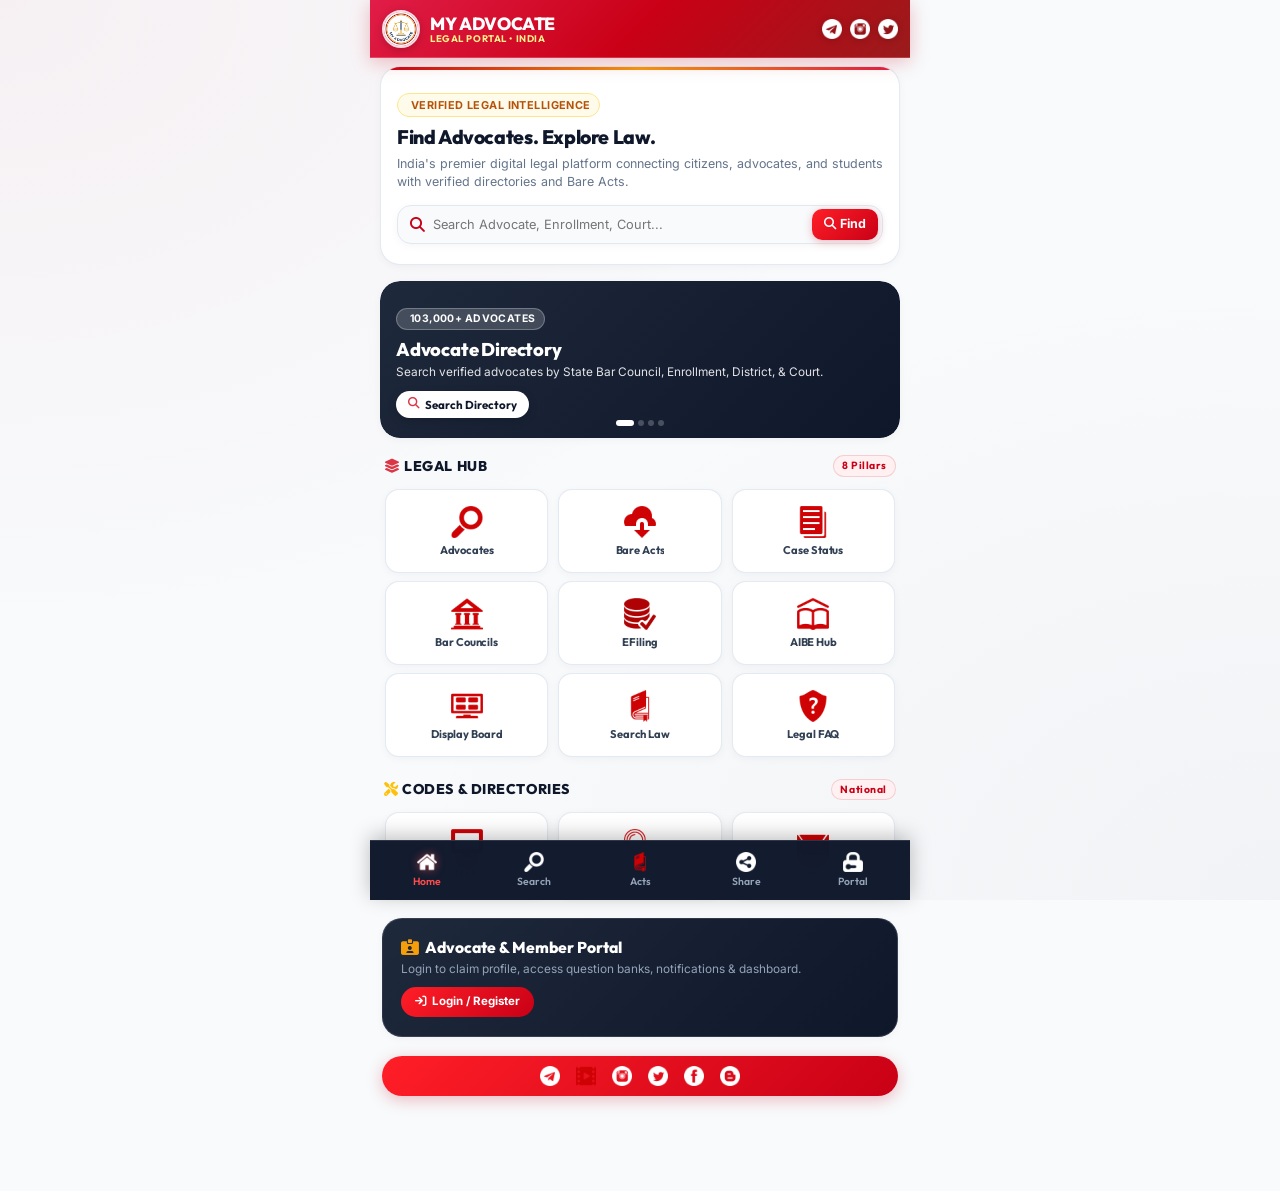
==== commit 601f2e09: "Fix mobile layout: full-width header, full-width responsive bottom navigation dock, and clean grid c" ====
--- a/app/index.html
+++ b/app/index.html
@@ -10,7 +10,7 @@
 	<!-- Fonts & Icons -->
 	<link rel="stylesheet" href="https://cdnjs.cloudflare.com/ajax/libs/font-awesome/6.5.1/css/all.min.css">
 	<link rel="stylesheet" href="css/bootstrap.min.css">
-	<link rel="stylesheet" href="css/style.css?v=2.0">
+	<link rel="stylesheet" href="css/style.css?v=2.1">
 	<link rel="manifest" href="manifest.json">
 </head>
 
--- a/app/css/style.css
+++ b/app/css/style.css
@@ -25,8 +25,8 @@
     --font-heading: 'Outfit', -apple-system, BlinkMacSystemFont, sans-serif;
     --font-body: 'Inter', -apple-system, BlinkMacSystemFont, sans-serif;
     --radius-sm: 10px;
-    --radius-md: 16px;
-    --radius-lg: 24px;
+    --radius-md: 14px;
+    --radius-lg: 20px;
     --radius-full: 9999px;
     --shadow-sm: 0 2px 8px rgba(15, 23, 42, 0.04);
     --shadow-md: 0 8px 24px rgba(15, 23, 42, 0.07);
@@ -57,19 +57,20 @@
     min-height: 100vh;
     display: flex;
     flex-direction: column;
-    max-width: 600px;
+    max-width: 540px;
     margin: 0 auto;
     background: transparent;
     position: relative;
+    width: 100%;
 }
 
 #qarea, #appbody {
-    margin-top: 72px;
-    margin-bottom: 90px;
+    margin-top: 66px;
+    margin-bottom: 76px;
     width: 100%;
     height: auto;
-    padding-left: 14px;
-    padding-right: 14px;
+    padding-left: 10px;
+    padding-right: 10px;
     animation: fadeIn 0.35s cubic-bezier(0.16, 1, 0.3, 1);
 }
 
@@ -78,22 +79,26 @@
     to { opacity: 1; transform: translateY(0); }
 }
 
-/* --- Premium Navigation Header --- */
+/* --- Premium Navigation Header (Fixed Full-Width Mobile Bar) --- */
 #apphead {
-    background: linear-gradient(135deg, #E11D48 0%, #C90016 50%, #991B1B 100%);
+    background: linear-gradient(135deg, #E11D48 0%, #C90016 50%, #991B1B 100%) !important;
     backdrop-filter: blur(12px);
     -webkit-backdrop-filter: blur(12px);
-    box-shadow: 0 4px 20px rgba(201, 0, 22, 0.28);
-    height: 64px;
-    padding: 0 16px;
+    box-shadow: 0 4px 18px rgba(201, 0, 22, 0.25);
+    height: 58px;
+    padding: 0 12px !important;
     border-bottom: 1px solid rgba(255, 255, 255, 0.18);
-    display: flex;
-    align-items: center;
-    justify-content: space-between;
+    display: flex !important;
+    align-items: center !important;
+    justify-content: space-between !important;
+    flex-wrap: nowrap !important;
     z-index: 1030;
-    max-width: 600px;
-    left: 50% !important;
-    transform: translateX(-50%);
+    width: 100% !important;
+    max-width: 540px !important;
+    left: 0 !important;
+    right: 0 !important;
+    margin: 0 auto !important;
+    transform: none !important;
 }
 
 #apphead .navbar-brand, #apptitle {
@@ -103,28 +108,46 @@
     margin: 0;
     display: flex;
     align-items: center;
-    gap: 10px;
-    color: #ffffff;
+    gap: 8px;
+    color: #ffffff;
+    flex-shrink: 1;
+    min-width: 0;
 }
 
 #apptitle img {
-    height: 38px;
-    width: 38px;
+    height: 34px;
+    width: 34px;
     border-radius: 50%;
     object-fit: cover;
     border: 2px solid rgba(255, 255, 255, 0.9);
-    box-shadow: 0 4px 12px rgba(0, 0, 0, 0.25);
-    transition: transform 0.25s ease;
-}
-
-#apptitle:hover img {
-    transform: rotate(6deg) scale(1.05);
+    box-shadow: 0 2px 8px rgba(0, 0, 0, 0.25);
+    flex-shrink: 0;
+}
+
+#apptitle span:first-of-type {
+    font-family: var(--font-heading);
+    font-weight: 800;
+    font-size: 0.98rem;
+    color: #ffffff;
+    letter-spacing: -0.02em;
+    white-space: nowrap;
+}
+
+#apptitle span:last-of-type {
+    font-size: 0.55rem;
+    font-weight: 700;
+    color: #FEF08A;
+    letter-spacing: 0.05em;
+    text-transform: uppercase;
+    white-space: nowrap;
 }
 
 #appmenu {
     display: flex;
     align-items: center;
-    gap: 10px;
+    gap: 8px;
+    flex-shrink: 0;
+    flex-wrap: nowrap;
 }
 
 #appmenu a, #appmenu li {
@@ -134,22 +157,24 @@
 }
 
 #appmenu img, #appmenu i {
-    transition: transform 0.2s cubic-bezier(0.34, 1.56, 0.64, 1), filter 0.2s ease;
-    filter: drop-shadow(0 2px 4px rgba(0,0,0,0.15));
+    height: 20px;
+    width: auto;
+    transition: transform 0.2s cubic-bezier(0.34, 1.56, 0.64, 1);
+    filter: drop-shadow(0 1px 3px rgba(0,0,0,0.2));
 }
 
 #appmenu a:hover img, #appmenu a:hover i {
-    transform: scale(1.2);
+    transform: scale(1.15);
 }
 
 /* --- Hero & Welcome Card --- */
 .app-hero-card {
-    padding: 1.6rem 1.35rem;
-    margin-bottom: 1.25rem;
+    padding: 1.25rem 1rem;
+    margin-bottom: 1rem;
     background: #ffffff;
     border-radius: var(--radius-lg);
     border: 1px solid rgba(226, 232, 240, 0.9);
-    box-shadow: var(--shadow-md);
+    box-shadow: var(--shadow-sm);
     position: relative;
     overflow: hidden;
 }
@@ -160,53 +185,41 @@
     top: 0;
     left: 0;
     right: 0;
-    height: 4px;
+    height: 3px;
     background: linear-gradient(90deg, #C90016, #F59E0B, #E11D48);
-}
-
-.app-hero-card::after {
-    content: '';
-    position: absolute;
-    right: -30px;
-    top: -30px;
-    width: 110px;
-    height: 110px;
-    background: radial-gradient(circle, rgba(201, 0, 22, 0.06) 0%, transparent 70%);
-    border-radius: 50%;
-    pointer-events: none;
 }
 
 .app-hero-tag {
     display: inline-flex;
     align-items: center;
-    gap: 6px;
+    gap: 5px;
     background: #FFFBEB;
     border: 1px solid #FDE68A;
     color: #B45309;
-    font-size: 0.72rem;
+    font-size: 0.68rem;
     font-weight: 700;
     text-transform: uppercase;
-    letter-spacing: 0.05em;
-    padding: 4px 10px;
+    letter-spacing: 0.04em;
+    padding: 3px 8px;
     border-radius: var(--radius-full);
-    margin-bottom: 0.75rem;
+    margin-bottom: 0.5rem;
 }
 
 .app-hero-title {
     font-family: var(--font-heading);
-    font-size: 1.35rem;
+    font-size: 1.22rem;
     font-weight: 800;
     color: var(--brand-dark);
-    margin: 0 0 0.4rem 0;
+    margin: 0 0 0.35rem 0;
     line-height: 1.25;
     letter-spacing: -0.02em;
 }
 
 .app-hero-lead {
-    font-size: 0.825rem;
+    font-size: 0.78rem;
     color: var(--brand-gray);
-    line-height: 1.55;
-    margin: 0 0 1rem 0;
+    line-height: 1.45;
+    margin: 0 0 0.85rem 0;
 }
 
 /* --- Instant Search Bar Box --- */
@@ -215,9 +228,9 @@
     background: #F8FAFC;
     border: 1.5px solid var(--border-color);
     border-radius: var(--radius-md);
-    padding: 4px 6px;
-    align-items: center;
-    transition: all 0.25s cubic-bezier(0.16, 1, 0.3, 1);
+    padding: 3px 4px;
+    align-items: center;
+    transition: all 0.25s ease;
     box-shadow: var(--shadow-sm);
     cursor: pointer;
 }
@@ -225,8 +238,7 @@
 .app-search-box:focus-within, .app-search-box:hover {
     border-color: var(--brand-red);
     background: #ffffff;
-    box-shadow: 0 0 0 4px rgba(201, 0, 22, 0.12), var(--shadow-sm);
-    transform: translateY(-1px);
+    box-shadow: 0 0 0 3px rgba(201, 0, 22, 0.12);
 }
 
 .app-search-input {
@@ -234,45 +246,41 @@
     background: transparent;
     outline: none;
     width: 100%;
-    padding: 8px 10px;
-    font-size: 0.875rem;
+    padding: 6px 8px;
+    font-size: 0.8rem;
     font-family: var(--font-body);
     color: var(--brand-dark);
     cursor: pointer;
+    min-width: 0;
 }
 
 .app-search-btn {
     background: linear-gradient(135deg, #FF1E27 0%, #C90016 100%);
     color: #ffffff;
     border: none;
-    border-radius: 12px;
-    padding: 8px 16px;
-    font-size: 0.85rem;
+    border-radius: 10px;
+    padding: 6px 12px;
+    font-size: 0.78rem;
     font-weight: 700;
     display: inline-flex;
     align-items: center;
-    gap: 6px;
+    gap: 4px;
     white-space: nowrap;
-    box-shadow: 0 3px 10px rgba(201, 0, 22, 0.25);
-    transition: all 0.2s ease;
-}
-
-.app-search-btn:hover {
-    box-shadow: 0 5px 15px rgba(201, 0, 22, 0.35);
-    transform: translateY(-1px);
+    box-shadow: 0 2px 8px rgba(201, 0, 22, 0.25);
+    flex-shrink: 0;
 }
 
 /* --- Dynamic Gradient Slider Cards --- */
 .app-slider-container {
-    margin-bottom: 1.35rem;
+    margin-bottom: 1rem;
     border-radius: var(--radius-lg);
     overflow: hidden;
-    box-shadow: var(--shadow-md);
+    box-shadow: var(--shadow-sm);
 }
 
 .app-slide-card {
-    padding: 1.6rem 1.35rem;
-    min-height: 165px;
+    padding: 1.25rem 1rem;
+    min-height: 150px;
     border-radius: var(--radius-lg);
     display: flex;
     flex-direction: column;
@@ -301,60 +309,54 @@
 .slide-pill {
     display: inline-flex;
     align-items: center;
-    gap: 6px;
+    gap: 5px;
     background: rgba(255, 255, 255, 0.18);
     backdrop-filter: blur(8px);
     -webkit-backdrop-filter: blur(8px);
     border: 1px solid rgba(255, 255, 255, 0.25);
     color: #ffffff;
-    font-size: 0.7rem;
+    font-size: 0.65rem;
     font-weight: 700;
     text-transform: uppercase;
-    letter-spacing: 0.05em;
-    padding: 3px 10px;
+    letter-spacing: 0.04em;
+    padding: 2px 8px;
     border-radius: var(--radius-full);
-    margin-bottom: 0.6rem;
+    margin-bottom: 0.5rem;
     align-self: flex-start;
 }
 
 .slide-title {
     font-family: var(--font-heading);
-    font-size: 1.28rem;
+    font-size: 1.15rem;
     font-weight: 800;
     color: #ffffff;
-    margin: 0 0 4px 0;
+    margin: 0 0 3px 0;
     line-height: 1.25;
     letter-spacing: -0.01em;
 }
 
 .slide-desc {
-    font-size: 0.78rem;
+    font-size: 0.74rem;
     color: rgba(255, 255, 255, 0.88);
-    line-height: 1.45;
-    margin: 0 0 12px 0;
+    line-height: 1.4;
+    margin: 0 0 10px 0;
 }
 
 .slide-action-btn {
     align-self: flex-start;
     display: inline-flex;
     align-items: center;
-    gap: 6px;
+    gap: 5px;
     background: #ffffff;
     color: var(--brand-dark);
     font-family: var(--font-heading);
-    font-size: 0.78rem;
-    font-weight: 700;
-    padding: 7px 16px;
+    font-size: 0.72rem;
+    font-weight: 700;
+    padding: 5px 12px;
     border-radius: var(--radius-full);
     border: none;
-    box-shadow: 0 4px 14px rgba(0,0,0,0.18);
+    box-shadow: 0 3px 10px rgba(0,0,0,0.15);
     cursor: pointer;
-    transition: all 0.2s cubic-bezier(0.34, 1.56, 0.64, 1);
-}
-
-.slide-action-btn:hover {
-    transform: translateY(-2px) scale(1.02);
-    box-shadow: 0 6px 18px rgba(0,0,0,0.25);
 }
 
 .carousel-indicators {
@@ -362,17 +364,16 @@
 }
 
 .carousel-indicators li {
-    width: 7px;
-    height: 7px;
+    width: 6px;
+    height: 6px;
     border-radius: 50%;
-    margin: 0 3px;
+    margin: 0 2px;
     background-color: rgba(255, 255, 255, 0.45);
     border: none;
-    transition: all 0.25s ease;
 }
 
 .carousel-indicators .active {
-    width: 22px;
+    width: 18px;
     border-radius: 10px;
     background-color: #ffffff;
 }
@@ -380,35 +381,35 @@
 /* --- Section Titles --- */
 .app-section-title {
     font-family: var(--font-heading);
-    font-size: 0.95rem;
+    font-size: 0.88rem;
     font-weight: 800;
     color: var(--brand-dark);
     text-transform: uppercase;
     letter-spacing: 0.04em;
-    margin: 1.35rem 4px 0.75rem;
+    margin: 1.1rem 4px 0.5rem;
     display: flex;
     align-items: center;
     justify-content: space-between;
 }
 
 .app-section-badge {
-    font-size: 0.68rem;
+    font-size: 0.65rem;
     font-weight: 700;
     color: var(--brand-red);
     background: var(--brand-red-light);
     border: 1px solid rgba(201, 0, 22, 0.15);
-    padding: 2px 9px;
+    padding: 2px 8px;
     border-radius: var(--radius-full);
     text-transform: none;
 }
 
-/* --- Beautiful Grid Action Cards --- */
+/* --- Beautiful Grid Action Cards (Clean 3-Column Fit) --- */
 .qicon {
     background: #ffffff;
     border: 1px solid rgba(226, 232, 240, 0.9);
-    margin: 6px 3px;
+    margin: 4px 1px;
     border-radius: var(--radius-md);
-    padding: 16px 8px 14px;
+    padding: 12px 4px 10px;
     text-align: center;
     font-family: var(--font-heading);
     font-size: 0.72rem;
@@ -417,47 +418,44 @@
     font-weight: 700;
     color: #334155;
     box-shadow: var(--shadow-sm);
-    transition: all 0.25s cubic-bezier(0.34, 1.56, 0.64, 1);
+    transition: all 0.2s ease;
     cursor: pointer;
     text-decoration: none !important;
     display: flex;
     flex-direction: column;
     align-items: center;
     justify-content: center;
-    position: relative;
-    overflow: hidden;
-}
-
-.qicon::before {
-    content: '';
-    position: absolute;
-    top: 0;
-    left: 0;
-    right: 0;
-    bottom: 0;
-    background: linear-gradient(180deg, rgba(201, 0, 22, 0.02) 0%, transparent 100%);
-    pointer-events: none;
+    min-height: 84px;
+    overflow: hidden;
 }
 
 .qicon img {
-    height: 38px;
-    width: 38px;
+    height: 32px;
+    width: 32px;
     object-fit: contain;
-    margin-bottom: 8px;
-    transition: transform 0.25s cubic-bezier(0.34, 1.56, 0.64, 1);
-    filter: drop-shadow(0 2px 5px rgba(0,0,0,0.06));
+    margin-bottom: 6px;
+    transition: transform 0.2s ease;
+}
+
+.qicon div {
+    max-width: 100%;
+    overflow: hidden;
+    text-overflow: ellipsis;
+    white-space: nowrap;
+    font-size: 0.7rem;
+    line-height: 1.2;
 }
 
 .qicon:hover, .qicon:active {
     background: #ffffff;
     border-color: var(--brand-red);
     color: var(--brand-red) !important;
-    transform: translateY(-4px);
-    box-shadow: var(--shadow-brand);
+    transform: translateY(-2px);
+    box-shadow: 0 4px 14px rgba(201, 0, 22, 0.15);
 }
 
 .qicon:hover img, .qicon:active img {
-    transform: scale(1.15);
+    transform: scale(1.1);
 }
 
 /* --- Member / Advocate Portal Banner --- */
@@ -465,101 +463,91 @@
     background: linear-gradient(135deg, #1E293B 0%, #0F172A 100%);
     color: #ffffff;
     border-radius: var(--radius-lg);
-    padding: 1.45rem 1.35rem;
-    margin: 1.35rem 4px;
-    box-shadow: var(--shadow-md);
+    padding: 1.2rem 1.1rem;
+    margin: 1.1rem 2px;
+    box-shadow: var(--shadow-sm);
     position: relative;
     overflow: hidden;
     display: block;
     text-decoration: none !important;
     border: 1px solid rgba(255, 255, 255, 0.12);
-    transition: all 0.25s ease;
-}
-
-.portal-card:hover {
-    transform: translateY(-3px);
-    box-shadow: 0 16px 36px rgba(15, 23, 42, 0.28);
-    border-color: rgba(255, 255, 255, 0.22);
 }
 
 .portal-card h6 {
     font-family: var(--font-heading);
-    font-size: 1.08rem;
+    font-size: 0.98rem;
     font-weight: 800;
     color: #ffffff;
-    margin: 0 0 5px 0;
-    display: flex;
-    align-items: center;
-    gap: 8px;
+    margin: 0 0 4px 0;
+    display: flex;
+    align-items: center;
+    gap: 6px;
 }
 
 .portal-card p {
-    font-size: 0.8rem;
+    font-size: 0.74rem;
     color: #94A3B8;
     margin: 0;
-    line-height: 1.45;
+    line-height: 1.4;
 }
 
 .portal-btn {
     display: inline-flex;
     align-items: center;
-    gap: 6px;
+    gap: 5px;
     background: linear-gradient(135deg, #FF1E27 0%, #C90016 100%);
     color: #ffffff;
-    font-size: 0.75rem;
-    font-weight: 700;
-    padding: 7px 16px;
+    font-size: 0.72rem;
+    font-weight: 700;
+    padding: 6px 14px;
     border-radius: var(--radius-full);
-    margin-top: 12px;
-    box-shadow: 0 4px 12px rgba(201, 0, 22, 0.35);
-    transition: transform 0.2s ease;
-}
-
-.portal-card:hover .portal-btn {
-    transform: scale(1.04);
+    margin-top: 10px;
 }
 
 /* --- Social Links Bar --- */
 .social-bar-pill {
     background: linear-gradient(135deg, #FF1E27 0%, #C90016 100%);
-    padding: 12px 18px;
+    padding: 10px 16px;
     border-radius: 50px;
-    box-shadow: var(--shadow-brand);
+    box-shadow: 0 4px 16px rgba(201, 0, 22, 0.25);
     display: flex;
     justify-content: center;
     align-items: center;
-    gap: 18px;
-    margin: 1.5rem 4px;
+    gap: 16px;
+    margin: 1.2rem 2px;
 }
 
 .social-bar-pill a {
     display: inline-flex;
     align-items: center;
     justify-content: center;
-    transition: transform 0.25s cubic-bezier(0.34, 1.56, 0.64, 1);
-}
-
-.social-bar-pill a:hover {
-    transform: scale(1.25);
-}
-
-/* --- Fixed Bottom Navigation Dock --- */
+}
+
+.social-bar-pill img {
+    height: 20px;
+    width: auto;
+}
+
+/* --- Fixed Bottom Navigation Dock (Full-Width Responsive Bar) --- */
 #appfoot {
-    background: rgba(15, 23, 42, 0.96) !important;
+    background: rgba(15, 23, 42, 0.98) !important;
     backdrop-filter: blur(16px);
     -webkit-backdrop-filter: blur(16px);
     border-top: 1px solid rgba(255, 255, 255, 0.12);
-    box-shadow: 0 -8px 30px rgba(0, 0, 0, 0.25);
-    height: 66px;
-    padding: 0 8px;
-    display: flex;
-    align-items: center;
-    justify-content: space-around;
+    box-shadow: 0 -4px 20px rgba(0, 0, 0, 0.25);
+    height: 60px;
+    padding: 0 4px !important;
+    display: flex !important;
+    align-items: center !important;
+    justify-content: space-around !important;
     z-index: 1030;
-    max-width: 600px;
-    left: 50% !important;
-    transform: translateX(-50%);
-    padding-bottom: env(safe-area-inset-bottom, 0);
+    width: 100% !important;
+    max-width: 540px !important;
+    left: 0 !important;
+    right: 0 !important;
+    margin: 0 auto !important;
+    transform: none !important;
+    padding-bottom: env(safe-area-inset-bottom, 0) !important;
 }
 
 .app-nav-item {
@@ -569,22 +557,23 @@
     justify-content: center;
     text-decoration: none !important;
     color: #94A3B8;
-    font-size: 0.68rem;
+    font-size: 0.65rem;
     font-weight: 600;
     font-family: var(--font-heading);
-    padding: 6px 12px;
-    border-radius: 12px;
-    transition: all 0.2s cubic-bezier(0.16, 1, 0.3, 1);
+    padding: 4px 8px;
+    border-radius: 8px;
+    transition: all 0.2s ease;
     cursor: pointer;
-    position: relative;
+    flex: 1;
+    text-align: center;
 }
 
 .app-nav-item i, .app-nav-item img {
-    font-size: 1.15rem;
-    height: 22px;
+    font-size: 1.05rem;
+    height: 20px;
     width: auto;
-    margin-bottom: 3px;
-    transition: transform 0.2s cubic-bezier(0.34, 1.56, 0.64, 1);
+    margin-bottom: 2px;
+    display: block;
 }
 
 .app-nav-item:hover, .app-nav-item.active {
@@ -592,21 +581,11 @@
 }
 
 .app-nav-item.active {
-    background: rgba(255, 255, 255, 0.08);
-}
-
-.app-nav-item.active i, .app-nav-item.active img, .app-nav-item:hover i, .app-nav-item:hover img {
-    transform: translateY(-2px) scale(1.1);
-}
-
-.app-nav-item.active::after {
-    content: '';
-    position: absolute;
-    bottom: 2px;
-    width: 14px;
-    height: 3px;
-    background: #FF1E27;
-    border-radius: 4px;
+    color: #FF4D4D;
+}
+
+.app-nav-item.active img {
+    filter: drop-shadow(0 0 4px rgba(255, 77, 77, 0.6));
 }
 
 /* --- General Cards, Forms & Collapse Lists --- */
@@ -616,18 +595,18 @@
     box-shadow: var(--shadow-sm) !important;
     background: #ffffff;
     overflow: hidden;
-    margin-bottom: 14px;
+    margin-bottom: 12px;
 }
 
 .card-body {
-    padding: 16px !important;
+    padding: 14px !important;
 }
 
 .form-control, select.form-control {
-    border-radius: 12px !important;
+    border-radius: 10px !important;
     border: 1.5px solid #CBD5E1;
-    padding: 11px 14px;
-    font-size: 14px;
+    padding: 9px 12px;
+    font-size: 13px;
     height: auto;
     font-family: var(--font-body);
     transition: border-color 0.2s ease, box-shadow 0.2s ease;
@@ -636,23 +615,17 @@
 
 .form-control:focus, select.form-control:focus {
     border-color: var(--brand-red);
-    box-shadow: 0 0 0 4px rgba(201, 0, 22, 0.12);
+    box-shadow: 0 0 0 3px rgba(201, 0, 22, 0.12);
 }
 
 .btn-danger {
     background: linear-gradient(135deg, #FF1E27 0%, #C90016 100%) !important;
     border: none !important;
-    border-radius: 12px !important;
-    padding: 12px 20px !important;
-    font-weight: 700;
-    font-family: var(--font-heading);
-    box-shadow: var(--shadow-brand);
-    transition: transform 0.2s ease, box-shadow 0.2s ease;
-}
-
-.btn-danger:hover, .btn-danger:active {
-    transform: translateY(-2px);
-    box-shadow: 0 10px 28px rgba(201, 0, 22, 0.35);
+    border-radius: 10px !important;
+    padding: 10px 16px !important;
+    font-weight: 700;
+    font-family: var(--font-heading);
+    box-shadow: 0 3px 12px rgba(201, 0, 22, 0.25);
 }
 
 .btn.bg-secondary, .btn-secondary, div[data-toggle='collapse'] {
@@ -661,23 +634,16 @@
     border: 1px solid var(--border-color) !important;
     border-left: 4px solid var(--brand-red) !important;
     border-radius: var(--radius-md) !important;
-    padding: 12px 14px !important;
+    padding: 10px 12px !important;
     font-family: var(--font-heading) !important;
     font-weight: 700 !important;
-    font-size: 0.9rem !important;
+    font-size: 0.85rem !important;
     text-align: left !important;
     box-shadow: var(--shadow-sm) !important;
-    margin-bottom: 8px !important;
-    transition: all 0.2s ease !important;
+    margin-bottom: 6px !important;
     display: flex !important;
     align-items: center !important;
     justify-content: space-between !important;
-}
-
-.btn.bg-secondary:hover, div[data-toggle='collapse']:hover {
-    background: #FFF1F2 !important;
-    color: var(--brand-red) !important;
-    transform: translateY(-1px);
 }
 
 .collapse.in, .collapse.show {
@@ -685,18 +651,12 @@
     border: 1px solid var(--border-color);
     border-top: none;
     border-radius: 0 0 var(--radius-md) var(--radius-md);
-    padding: 16px !important;
-    margin-top: -8px;
-    margin-bottom: 12px;
+    padding: 14px !important;
+    margin-top: -6px;
+    margin-bottom: 10px;
     box-shadow: var(--shadow-sm);
-    font-size: 0.85rem;
-    line-height: 1.6;
-}
-
-.collapse a {
-    color: var(--brand-red);
-    font-weight: 600;
-    text-decoration: underline;
+    font-size: 0.8rem;
+    line-height: 1.55;
 }
 
 /* --- Loader --- */
@@ -710,7 +670,7 @@
     z-index: 99999;
     display: none;
     background: rgba(15, 23, 42, 0.85) url(../img/loader.gif) no-repeat 50% 50%;
-    background-size: 60px 60px;
-    backdrop-filter: blur(6px);
-    -webkit-backdrop-filter: blur(6px);
+    background-size: 50px 50px;
+    backdrop-filter: blur(4px);
+    -webkit-backdrop-filter: blur(4px);
 }
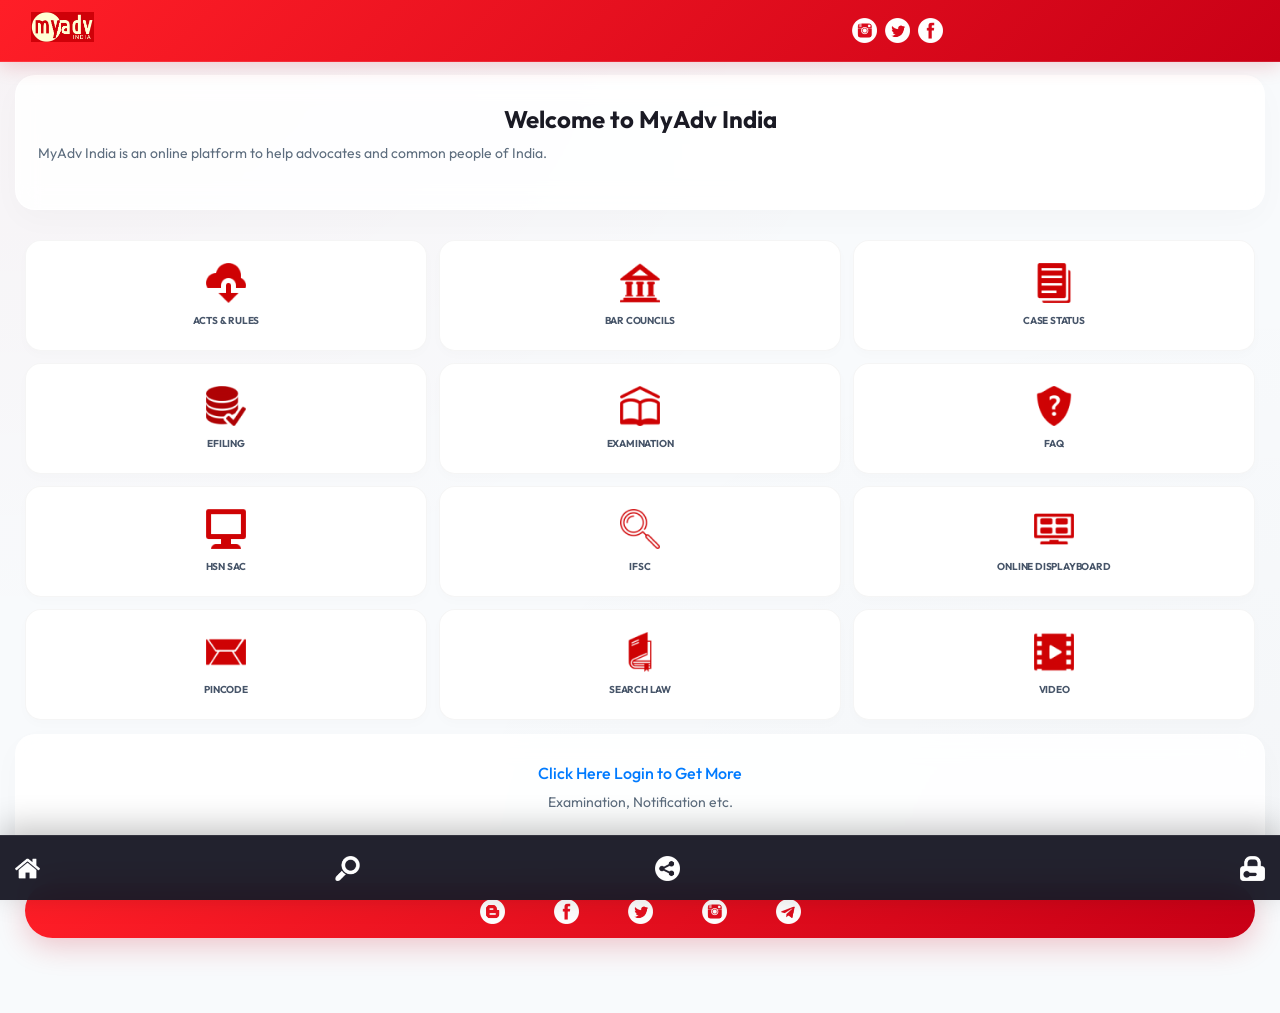
==== commit 8f49a550: "Configure database to u305984835_myadvocate across all modules and update app assets" ====
--- a/app/index.html
+++ b/app/index.html
@@ -4,283 +4,148 @@
 <head>
 	<meta charset="utf-8">
 	<meta http-equiv="content-type" content="text/html;charset=UTF-8" />
-	<meta name="viewport" content="width=device-width, initial-scale=1, shrink-to-fit=no, maximum-scale=1, user-scalable=no">
-	<meta name="theme-color" content="#C90016">
-	<title>My Advocate - Legal Platform</title>
-	<!-- Fonts & Icons -->
-	<link rel="stylesheet" href="https://cdnjs.cloudflare.com/ajax/libs/font-awesome/6.5.1/css/all.min.css">
+	<meta name="viewport" content="width=device-width, initial-scale=1, shrink-to-fit=no">
+	<meta name="theme-color" content="#e10101">
 	<link rel="stylesheet" href="css/bootstrap.min.css">
-	<link rel="stylesheet" href="css/style.css?v=2.1">
+	<link rel="stylesheet" href="css/style.css">
 	<link rel="manifest" href="manifest.json">
 </head>
-
-<body>
 <div id='apparea'>
 	<div id='loader'></div>
+	<nav class="navbar fixed-top navbar-expand-lg navbar-light text-light" id='apphead'>
+		<h5 id='apptitle' class='col-8'>
+			<img src='img/logo.png' height='30px' align='left'>
+		</h5>
+		<div id='appmenu'>
+			<a href='https://facebook.com/MyAdvIndia'><img src='img/facebook.png' height='25px' align='right'
+					class='m-1'> </a>
+			<a href='https://twitter.com/MyAdvIndia'><img src='img/twitter.png' height='25px' align='right' class='m-1'
+					onclick="applaunch('com.twitter.android')"> </a>
+			<a href='https://instagram.com/MyAdvIndia'><img src='img/instagram.png' height='25px' align='right'
+					class='m-1' onclick="applaunch('com.instagram.android')"> </a>
+		</div>
+	</nav>
+	<div class="container-fluid " id='appbody'>
+		<div class="jumbotron" id='welcome'>
+			<h4 align='center'>Welcome to MyAdv India</h4>
+			<p align='justify'>MyAdv India is an online platform to help advocates and common people of India. </p>
+		</div>
+		<div class='row mx-1'>
+			<div class='col qicon'>
+				<img src='img/cdownload.png' id='acts_list' height='40px'>
+				<br>Acts & Rules
+			</div>
 
-	<!-- App Topbar -->
-	<nav class="navbar fixed-top navbar-expand-lg navbar-light text-light" id='apphead'>
-		<div id='apptitle' style="display: flex; align-items: center; gap: 10px;">
-			<img src='img/logo-circle.png' alt="My Advocate" style="height: 38px; width: 38px; border-radius: 50%; object-fit: cover; border: 2px solid rgba(255, 255, 255, 0.85); box-shadow: 0 2px 8px rgba(0,0,0,0.2);">
-			<div style="display: flex; flex-direction: column; line-height: 1.1;">
-				<span style="font-family: var(--font-heading); font-weight: 800; font-size: 1.1rem; color: #ffffff; letter-spacing: -0.02em;">MY ADVOCATE</span>
-				<span style="font-size: 0.6rem; font-weight: 700; color: #FEF08A; letter-spacing: 0.06em; text-transform: uppercase;">Legal Portal &bull; India</span>
+			<div class='col qicon'>
+				<img src='img/bar.png' id='bc_list' height='40px'>
+				<br> Bar Councils
+			</div>
+
+			<div class='col qicon'>
+				<img src='img/case.png' id='case' data-id='1' height='40px'>
+				<br>Case Status
 			</div>
 		</div>
-		<div id='appmenu'>
-			<a href='https://t.me/myadvocateai' target="_blank" title="Telegram"><img src='img/telegram.png' height='22px'></a>
-			<a href='https://instagram.com/myadvocateai' target="_blank" title="Instagram"><img src='img/instagram.png' height='22px'></a>
-			<a href='https://twitter.com/myadvocateai' target="_blank" title="X (Twitter)"><img src='img/twitter.png' height='22px'></a>
-		</div>
-	</nav>
-
-	<!-- App Body -->
-	<div class="container-fluid" id='appbody'>
-		
-		<!-- Hero Welcome Card -->
-		<div class="app-hero-card" id='welcome'>
-			<div class="app-hero-tag">
-				<i class="fas fa-sparkles"></i> Verified Legal Intelligence
+		<div class='row mx-1'>
+			<!--<div class='col qicon'>
+				<img src='img/newsearch.png' id='search' height='40px'>
+				<br>Search Advocate
+			</div>-->
+			<div class='col qicon'>
+				<a href='https://filing.ecourts.gov.in/'> <img src='img/myecourt.png' height='40px'> </a>
+				<br>eFiling
 			</div>
-			<h4 class="app-hero-title">Find Advocates. Explore Law.</h4>
-			<p class="app-hero-lead">India's premier digital legal platform connecting citizens, advocates, and students with verified directories and Bare Acts.</p>
-			
-			<!-- Quick Search Advocate Trigger -->
-			<div class="app-search-box" id="search_advocate_hero" onclick="$('#search_advocate').trigger('click');">
-				<i class="fas fa-magnifying-glass ms-2" style="color: var(--brand-red); font-size: 0.95rem; margin-left: 8px;"></i>
-				<input type="text" class="app-search-input" placeholder="Search Advocate, Enrollment, Court..." readonly>
-				<button type="button" class="app-search-btn">
-					<i class="fas fa-search"></i> Find
-				</button>
+			<div class='col qicon'>
+				<img src='img/exam.png' id='exam_list' height='40px'>
+				<br>Examination
+			</div>
+			<div class='col qicon'>
+				<img src='img/faq.png' id='faq' height='40px'>
+				<br>FAQ
 			</div>
 		</div>
+		<div class='row mx-1'>
 
-		<!-- Interactive Feature Slider -->
-		<div id="appHeroSlider" class="carousel slide app-slider-container" data-ride="carousel" data-interval="4000">
-			<ol class="carousel-indicators">
-				<li data-target="#appHeroSlider" data-slide-to="0" class="active"></li>
-				<li data-target="#appHeroSlider" data-slide-to="1"></li>
-				<li data-target="#appHeroSlider" data-slide-to="2"></li>
-				<li data-target="#appHeroSlider" data-slide-to="3"></li>
-			</ol>
-			<div class="carousel-inner">
-				<!-- Slide 1: Advocates Directory -->
-				<div class="carousel-item active">
-					<div class="app-slide-card slide-dark">
-						<div>
-							<div class="slide-pill"><i class="fas fa-users-tie text-warning"></i> 103,000+ Advocates</div>
-							<h5 class="slide-title">Advocate Directory</h5>
-							<p class="slide-desc">Search verified advocates by State Bar Council, Enrollment, District, & Court.</p>
-						</div>
-						<button type="button" class="slide-action-btn" onclick="$('#search_advocate').trigger('click');">
-							<i class="fas fa-magnifying-glass text-danger"></i> Search Directory
-						</button>
-					</div>
-				</div>
-				<!-- Slide 2: Bare Acts 2023 -->
-				<div class="carousel-item">
-					<div class="app-slide-card slide-crimson">
-						<div>
-							<div class="slide-pill"><i class="fas fa-book-bookmark text-warning"></i> BNS &bull; BNSS &bull; BSA 2023</div>
-							<h5 class="slide-title">New Criminal Codes</h5>
-							<p class="slide-desc">Explore Bharatiya Nyaya Sanhita & Central Bare Acts in English & Hindi PDF.</p>
-						</div>
-						<button type="button" class="slide-action-btn" onclick="$('#acts_list').trigger('click');">
-							<i class="fas fa-book-open text-danger"></i> Read Bare Acts
-						</button>
-					</div>
-				</div>
-				<!-- Slide 3: AIBE Hub -->
-				<div class="carousel-item">
-					<div class="app-slide-card slide-amber">
-						<div>
-							<div class="slide-pill"><i class="fas fa-graduation-cap text-light"></i> Bar Examination</div>
-							<h5 class="slide-title">AIBE Question Bank</h5>
-							<p class="slide-desc">Practice 19+ Law Subjects with past papers, solutions & syllabus breakdown.</p>
-						</div>
-						<button type="button" class="slide-action-btn" onclick="$('#exam_list').trigger('click');">
-							<i class="fas fa-clipboard-check text-warning"></i> Start Prep
-						</button>
-					</div>
-				</div>
-				<!-- Slide 4: Real-time Bank IFSC & PIN Code -->
-				<div class="carousel-item">
-					<div class="app-slide-card slide-emerald">
-						<div>
-							<div class="slide-pill"><i class="fas fa-bolt text-warning"></i> Real-time OLAW API</div>
-							<h5 class="slide-title">Bank IFSC & PIN Codes</h5>
-							<p class="slide-desc">Instant verified RBI IFSC branch details & 19,000+ Indian PIN Codes.</p>
-						</div>
-						<button type="button" class="slide-action-btn" onclick="$('#ifsc').trigger('click');">
-							<i class="fas fa-building-columns text-success"></i> Lookup IFSC
-						</button>
-					</div>
-				</div>
+			<div class='col qicon'>
+				<img src='img/monitor.png' id='hsnsac_list' height='40px'>
+				<br>HSN SAC
+			</div>
+			<div class='col qicon'>
+				<img src='img/ifsc.png' id='ifsc' height='40px'>
+				<br>IFSC
+			</div>
+			<div class='col qicon'>
+				<img src='img/obd.png' id='obd' data-id='1' height='40px'>
+				<br>Online DisplayBoard
 			</div>
 		</div>
+		<div class='row mx-1'>
 
-		<!-- Section Title: Core Legal Services -->
-		<div class="app-section-title">
-			<span><i class="fas fa-layer-group text-danger me-1"></i> Legal Hub</span>
-			<span class="app-section-badge">8 Pillars</span>
+
+			<div class='col qicon'>
+				<img src='img/pincode.png' id='pincode_list' height='40px'>
+				<br>Pincode
+			</div>
+			<div class='col qicon'>
+				<a href='https://indiankanoon.org'> <img src='img/book.png' height='40px'> </a>
+				<br>Search Law
+			</div>
+			<div class='col qicon'>
+				<a href='https://www.youtube.com/channel/UC500odmthCIKPu6R8kmZV2Q'> <img src='img/video.png'
+						height='40px'> </a>
+				<br>Video
+			</div>
+
 		</div>
-
-		<!-- Grid Row 1: Primary Services -->
-		<div class='row mx-0'>
-			<div class='col-4 px-1'>
-				<div class='qicon' id='search_advocate'>
-					<img src='img/newsearch.png' alt="Advocates">
-					<div>Advocates</div>
-				</div>
-			</div>
-			<div class='col-4 px-1'>
-				<div class='qicon' id='acts_list'>
-					<img src='img/cdownload.png' alt="Bare Acts">
-					<div>Bare Acts</div>
-				</div>
-			</div>
-			<div class='col-4 px-1'>
-				<div class='qicon' id='case' data-id='1'>
-					<img src='img/case.png' alt="Case Status">
-					<div>Case Status</div>
-				</div>
-			</div>
-		</div>
-
-		<!-- Grid Row 2: Institutions & Exams -->
-		<div class='row mx-0'>
-			<div class='col-4 px-1'>
-				<div class='qicon' id='bc_list'>
-					<img src='img/bar.png' alt="Bar Councils">
-					<div>Bar Councils</div>
-				</div>
-			</div>
-			<div class='col-4 px-1'>
-				<a href='https://filing.ecourts.gov.in/' target="_blank" class='qicon'>
-					<img src='img/myecourt.png' alt="eFiling">
-					<div>eFiling</div>
-				</a>
-			</div>
-			<div class='col-4 px-1'>
-				<div class='qicon' id='exam_list'>
-					<img src='img/exam.png' alt="AIBE Exam">
-					<div>AIBE Hub</div>
-				</div>
-			</div>
-		</div>
-
-		<!-- Grid Row 3: Live Courts & Utilities -->
-		<div class='row mx-0'>
-			<div class='col-4 px-1'>
-				<div class='qicon' id='obd' data-id='1'>
-					<img src='img/obd.png' alt="Display Board">
-					<div>Display Board</div>
-				</div>
-			</div>
-			<div class='col-4 px-1'>
-				<a href='https://indiankanoon.org' target="_blank" class='qicon'>
-					<img src='img/book.png' alt="Search Law">
-					<div>Search Law</div>
-				</a>
-			</div>
-			<div class='col-4 px-1'>
-				<div class='qicon' id='faq'>
-					<img src='img/faq.png' alt="Legal Tools & FAQ">
-					<div>Legal FAQ</div>
-				</div>
-			</div>
-		</div>
-
-		<!-- Section Title: Utility Codes -->
-		<div class="app-section-title">
-			<span><i class="fas fa-screwdriver-wrench text-warning me-1"></i> Codes & Directories</span>
-			<span class="app-section-badge">National</span>
-		</div>
-
-		<!-- Grid Row 4: Utility Codes -->
-		<div class='row mx-0'>
-			<div class='col-4 px-1'>
-				<div class='qicon' id='hsnsac_list'>
-					<img src='img/monitor.png' alt="HSN SAC">
-					<div>HSN / SAC</div>
-				</div>
-			</div>
-			<div class='col-4 px-1'>
-				<div class='qicon' id='ifsc'>
-					<img src='img/ifsc.png' alt="Bank IFSC">
-					<div>Bank IFSC</div>
-				</div>
-			</div>
-			<div class='col-4 px-1'>
-				<div class='qicon' id='pincode_list'>
-					<img src='img/pincode.png' alt="Pincode">
-					<div>Pincodes</div>
-				</div>
-			</div>
-		</div>
-
-		<!-- Portal Login / Claim Card -->
-		<a href='login.html' class="portal-card">
-			<h6><i class="fas fa-id-card-clip" style="color: #F59E0B;"></i> Advocate & Member Portal</h6>
-			<p>Login to claim profile, access question banks, notifications & dashboard.</p>
-			<div class="portal-btn">
-				<i class="fas fa-arrow-right-to-bracket"></i> Login / Register
+		<a href='login.html'>
+			<div class="jumbotron mt-2">
+				<center>
+					<h6>Click Here Login to Get More</h6>
+					<p> Examination, Notification etc. </p>
+				</center>
 			</div>
 		</a>
-
-		<!-- Social Media Pill -->
-		<div class="social-bar-pill">
-			<a href="https://t.me/myadvocateai" target="_blank" title="Telegram"><img src='img/telegram.png' height='24px' alt="Telegram"></a>
-			<a href="https://www.youtube.com/channel/UC500odmthCIKPu6R8kmZV2Q" target="_blank" title="YouTube"><img src='img/video.png' height='24px' alt="YouTube"></a>
-			<a href='https://instagram.com/myadvocateai' target="_blank" title="Instagram"><img src='img/instagram.png' height='24px' alt="Instagram"></a>
-			<a href='https://twitter.com/myadvocateai' target="_blank" title="Twitter"><img src='img/twitter.png' height='24px' alt="Twitter"></a>
-			<a href='https://facebook.com/myadvocateai' target="_blank" title="Facebook"><img src='img/facebook.png' height='24px' alt="Facebook"></a>
-			<a href="https://myadvocateai.blogspot.com" target="_blank" title="Blog"><img src='img/blogger.png' height='24px' alt="Blog"></a>
+		<p align='center' style='background-color:#cf0204; padding:6px 5px;border-radius:50px;border:double 8px #fff;'>
+			<a href="https://myadvindia.blogspot.com"> <img src='img/blogger.png' height='25px'></a> &nbsp;&nbsp;&nbsp;
+			<a href='https://facebook.com/myadvindia'> <img src='img/facebook.png' height='25px'> </a>
+			&nbsp;&nbsp;&nbsp;<a href='https://twitter.com/myadvindia'> <img src='img/twitter.png' height='25px'> </a>
+			&nbsp;&nbsp;&nbsp; <a href='https://instagram.com/myadvindia'> <img src='img/instagram.png' height='25px'>
+			</a> &nbsp;&nbsp;&nbsp; <a href='https://t.me/myadvindia'> <img src='img/telegram.png' height='25px'> </a>
+		</p>
+	</div>
+	<nav class="navbar fixed-bottom navbar-expand-lg navbar-light " id='appfoot'>
+		<div class='col'>
+			<img src='img/home.png' id='home' data-id='1' align='left' height='25px'>
 		</div>
-
-	</div>
-
-	<!-- Fixed Bottom Navigation -->
-	<nav class="navbar fixed-bottom navbar-expand-lg navbar-light" id='appfoot'>
-		<div class='app-nav-item active' id='home' data-id='1'>
-			<img src='img/home.png' height='22px' alt="Home">
-			<span>Home</span>
+		<div class='col'>
+			<img src='img/search.png' id='search_advocate' align='left' height='25px'>
 		</div>
-		<div class='app-nav-item' id='search_advocate_foot' onclick="$('#search_advocate').trigger('click');">
-			<img src='img/search.png' height='22px' alt="Search">
-			<span>Search</span>
+		<div class='col'>
+			<img src='img/share.png' id='qprev' onclick='sharenow()' align='left' height='25px'>
 		</div>
-		<div class='app-nav-item' id='acts_nav' onclick="$('#acts_list').trigger('click');">
-			<img src='img/book.png' height='22px' alt="Bare Acts">
-			<span>Acts</span>
+		<div class='col'>
+			<a href="login.html"> <img src='img/lock.png' align='right' height='25px'></a>
 		</div>
-		<div class='app-nav-item' id='qprev' onclick='sharenow()'>
-			<img src='img/share.png' height='22px' alt="Share">
-			<span>Share</span>
-		</div>
-		<a href="login.html" class='app-nav-item'>
-			<img src='img/lock.png' height='22px' alt="Login">
-			<span>Portal</span>
-		</a>
 	</nav>
 </div>
 
-<!-- Scripts -->
 <script src="js/jquery.min.js"></script>
 <script src="js/bootstrap.min.js"></script>
 <script src="js/popper.min.js"></script>
+
 <script src="js/app.js"></script>
 
 <script type="application/javascript" src="https://sdki.truepush.com/sdk/v2.0.4/app.js" async></script>
 <script>
 	var truepush = window.truepush || [];
+
 	truepush.push(function () {
 		truepush.Init({
 			id: "64d8e70b6765a05a15f5e6a6"
 		}, function (error) {
 			if (error) console.error(error);
-		});
-	});
+		})
+	})
 </script>
 
 <script>
--- a/app/css/style.css
+++ b/app/css/style.css
@@ -1,620 +1,147 @@
 /* ==========================================
-   Premium Mobile App Stylesheet - My Advocate
+   Premium Stylesheet - MyAdv India
    Curated with Rich Modern Aesthetics & Micro-Animations
-   Matching https://myadv.in Design System
    ========================================== */
 
-@import url('https://fonts.googleapis.com/css2?family=Outfit:wght@300;400;500;600;700;800;900&family=Inter:wght@300;400;500;600;700;800&display=swap');
-
-:root {
-    --brand-red: #C90016;
-    --brand-red-dark: #9E0011;
-    --brand-red-light: #FFF1F2;
-    --brand-red-glow: rgba(201, 0, 22, 0.25);
-    --brand-gold: #D97706;
-    --brand-gold-dark: #B45309;
-    --brand-gold-light: #FEF3C7;
-    --brand-dark: #0F172A;
-    --brand-dark-soft: #1E293B;
-    --brand-gray: #64748B;
-    --brand-gray-light: #F1F5F9;
-    --bg-light: #F8FAFC;
-    --bg-surface: #FFFFFF;
-    --border-color: #E2E8F0;
-    --border-focus: #C90016;
-    --font-heading: 'Outfit', -apple-system, BlinkMacSystemFont, sans-serif;
-    --font-body: 'Inter', -apple-system, BlinkMacSystemFont, sans-serif;
-    --radius-sm: 10px;
-    --radius-md: 14px;
-    --radius-lg: 20px;
-    --radius-full: 9999px;
-    --shadow-sm: 0 2px 8px rgba(15, 23, 42, 0.04);
-    --shadow-md: 0 8px 24px rgba(15, 23, 42, 0.07);
-    --shadow-lg: 0 16px 36px rgba(15, 23, 42, 0.12);
-    --shadow-brand: 0 8px 25px rgba(201, 0, 22, 0.28);
-}
-
-* {
-    box-sizing: border-box;
-    -webkit-tap-highlight-color: transparent;
-}
+@import url('https://fonts.googleapis.com/css2?family=Outfit:wght@300;400;500;600;700&family=Inter:wght@300;400;500;600;700&display=swap');
 
 body {
-    font-family: var(--font-body);
-    background-color: var(--bg-light);
+    font-family: 'Outfit', 'Inter', sans-serif;
+    background-color: #f8fafc;
     background-image: 
-        radial-gradient(at 0% 0%, rgba(201, 0, 22, 0.04) 0px, transparent 50%),
-        radial-gradient(at 100% 100%, rgba(15, 23, 42, 0.03) 0px, transparent 50%);
+        radial-gradient(at 0% 0%, rgba(201, 0, 22, 0.03) 0px, transparent 50%),
+        radial-gradient(at 100% 100%, rgba(32, 32, 47, 0.02) 0px, transparent 50%);
     background-attachment: fixed;
-    color: #1E293B;
+    color: #2c3e50;
     -webkit-font-smoothing: antialiased;
-    margin: 0;
-    padding: 0;
-    overflow-x: hidden;
-}
-
-#apparea {
-    min-height: 100vh;
-    display: flex;
-    flex-direction: column;
-    max-width: 540px;
-    margin: 0 auto;
-    background: transparent;
-    position: relative;
-    width: 100%;
 }
 
 #qarea, #appbody {
-    margin-top: 66px;
-    margin-bottom: 76px;
+    margin-top: 75px;
+    margin-bottom: 75px;
     width: 100%;
     height: auto;
-    padding-left: 10px;
-    padding-right: 10px;
-    animation: fadeIn 0.35s cubic-bezier(0.16, 1, 0.3, 1);
-}
-
-@keyframes fadeIn {
-    from { opacity: 0; transform: translateY(6px); }
-    to { opacity: 1; transform: translateY(0); }
-}
-
-/* --- Premium Navigation Header (Fixed Full-Width Mobile Bar) --- */
+}
+
+/* --- Premium Navigation Header --- */
 #apphead {
-    background: linear-gradient(135deg, #E11D48 0%, #C90016 50%, #991B1B 100%) !important;
+    background: linear-gradient(135deg, #FF1E27 0%, #C90016 100%);
+    box-shadow: 0 4px 20px rgba(201, 0, 22, 0.18);
+    height: 62px;
+    border-bottom: 1px solid rgba(255, 255, 255, 0.1);
+    transition: all 0.3s ease;
+}
+
+#apphead .navbar-brand, #apptitle {
+    font-weight: 700;
+    letter-spacing: -0.5px;
+    text-shadow: 0 2px 4px rgba(0,0,0,0.1);
+}
+
+#appmenu img {
+    border-radius: 8px;
+    transition: transform 0.2s ease, filter 0.2s ease;
+}
+
+#appmenu img:hover {
+    transform: scale(1.15);
+    filter: brightness(1.1);
+}
+
+/* --- Premium Glassmorphism Footer --- */
+#appfoot {
+    background: rgba(26, 26, 38, 0.96) !important;
+    backdrop-filter: blur(16px);
+    -webkit-backdrop-filter: blur(16px);
+    border-top: 1px solid rgba(255, 255, 255, 0.08);
+    box-shadow: 0 -8px 32px rgba(0, 0, 0, 0.24);
+    height: 65px;
+    padding: 10px 0;
+}
+
+#appfoot .col, #appfoot a {
+    transition: transform 0.2s ease, opacity 0.2s ease;
+}
+
+#appfoot .col:hover, #appfoot a:hover {
+    transform: translateY(-2px);
+    opacity: 0.95;
+}
+
+/* --- Glassmorphism Jumbotron & Custom Cards --- */
+.jumbotron {
+    padding: 1.8rem 1.4rem;
+    margin-bottom: 1.5rem;
+    background: rgba(255, 255, 255, 0.88);
     backdrop-filter: blur(12px);
     -webkit-backdrop-filter: blur(12px);
-    box-shadow: 0 4px 18px rgba(201, 0, 22, 0.25);
-    height: 58px;
-    padding: 0 12px !important;
-    border-bottom: 1px solid rgba(255, 255, 255, 0.18);
-    display: flex !important;
-    align-items: center !important;
-    justify-content: space-between !important;
-    flex-wrap: nowrap !important;
-    z-index: 1030;
-    width: 100% !important;
-    max-width: 540px !important;
-    left: 0 !important;
-    right: 0 !important;
-    margin: 0 auto !important;
-    transform: none !important;
-}
-
-#apphead .navbar-brand, #apptitle {
-    font-family: var(--font-heading);
-    font-weight: 800;
-    letter-spacing: -0.02em;
-    margin: 0;
-    display: flex;
-    align-items: center;
-    gap: 8px;
-    color: #ffffff;
-    flex-shrink: 1;
-    min-width: 0;
-}
-
-#apptitle img {
-    height: 34px;
-    width: 34px;
-    border-radius: 50%;
-    object-fit: cover;
-    border: 2px solid rgba(255, 255, 255, 0.9);
-    box-shadow: 0 2px 8px rgba(0, 0, 0, 0.25);
-    flex-shrink: 0;
-}
-
-#apptitle span:first-of-type {
-    font-family: var(--font-heading);
-    font-weight: 800;
-    font-size: 0.98rem;
-    color: #ffffff;
-    letter-spacing: -0.02em;
-    white-space: nowrap;
-}
-
-#apptitle span:last-of-type {
-    font-size: 0.55rem;
-    font-weight: 700;
-    color: #FEF08A;
-    letter-spacing: 0.05em;
-    text-transform: uppercase;
-    white-space: nowrap;
-}
-
-#appmenu {
-    display: flex;
-    align-items: center;
-    gap: 8px;
-    flex-shrink: 0;
-    flex-wrap: nowrap;
-}
-
-#appmenu a, #appmenu li {
-    display: inline-flex;
-    align-items: center;
-    justify-content: center;
-}
-
-#appmenu img, #appmenu i {
-    height: 20px;
-    width: auto;
-    transition: transform 0.2s cubic-bezier(0.34, 1.56, 0.64, 1);
-    filter: drop-shadow(0 1px 3px rgba(0,0,0,0.2));
-}
-
-#appmenu a:hover img, #appmenu a:hover i {
-    transform: scale(1.15);
-}
-
-/* --- Hero & Welcome Card --- */
-.app-hero-card {
-    padding: 1.25rem 1rem;
-    margin-bottom: 1rem;
-    background: #ffffff;
-    border-radius: var(--radius-lg);
-    border: 1px solid rgba(226, 232, 240, 0.9);
-    box-shadow: var(--shadow-sm);
-    position: relative;
-    overflow: hidden;
-}
-
-.app-hero-card::before {
-    content: '';
-    position: absolute;
-    top: 0;
-    left: 0;
-    right: 0;
-    height: 3px;
-    background: linear-gradient(90deg, #C90016, #F59E0B, #E11D48);
-}
-
-.app-hero-tag {
-    display: inline-flex;
-    align-items: center;
-    gap: 5px;
-    background: #FFFBEB;
-    border: 1px solid #FDE68A;
-    color: #B45309;
-    font-size: 0.68rem;
-    font-weight: 700;
-    text-transform: uppercase;
-    letter-spacing: 0.04em;
-    padding: 3px 8px;
-    border-radius: var(--radius-full);
-    margin-bottom: 0.5rem;
-}
-
-.app-hero-title {
-    font-family: var(--font-heading);
-    font-size: 1.22rem;
-    font-weight: 800;
-    color: var(--brand-dark);
-    margin: 0 0 0.35rem 0;
-    line-height: 1.25;
-    letter-spacing: -0.02em;
-}
-
-.app-hero-lead {
-    font-size: 0.78rem;
-    color: var(--brand-gray);
-    line-height: 1.45;
-    margin: 0 0 0.85rem 0;
-}
-
-/* --- Instant Search Bar Box --- */
-.app-search-box {
-    display: flex;
-    background: #F8FAFC;
-    border: 1.5px solid var(--border-color);
-    border-radius: var(--radius-md);
-    padding: 3px 4px;
-    align-items: center;
-    transition: all 0.25s ease;
-    box-shadow: var(--shadow-sm);
-    cursor: pointer;
-}
-
-.app-search-box:focus-within, .app-search-box:hover {
-    border-color: var(--brand-red);
-    background: #ffffff;
-    box-shadow: 0 0 0 3px rgba(201, 0, 22, 0.12);
-}
-
-.app-search-input {
-    border: none;
-    background: transparent;
-    outline: none;
-    width: 100%;
-    padding: 6px 8px;
-    font-size: 0.8rem;
-    font-family: var(--font-body);
-    color: var(--brand-dark);
-    cursor: pointer;
-    min-width: 0;
-}
-
-.app-search-btn {
-    background: linear-gradient(135deg, #FF1E27 0%, #C90016 100%);
-    color: #ffffff;
-    border: none;
-    border-radius: 10px;
-    padding: 6px 12px;
-    font-size: 0.78rem;
-    font-weight: 700;
-    display: inline-flex;
-    align-items: center;
-    gap: 4px;
-    white-space: nowrap;
-    box-shadow: 0 2px 8px rgba(201, 0, 22, 0.25);
-    flex-shrink: 0;
-}
-
-/* --- Dynamic Gradient Slider Cards --- */
-.app-slider-container {
-    margin-bottom: 1rem;
-    border-radius: var(--radius-lg);
-    overflow: hidden;
-    box-shadow: var(--shadow-sm);
-}
-
-.app-slide-card {
-    padding: 1.25rem 1rem;
-    min-height: 150px;
-    border-radius: var(--radius-lg);
-    display: flex;
-    flex-direction: column;
-    justify-content: space-between;
-    position: relative;
-    overflow: hidden;
-    color: #ffffff;
-}
-
-.app-slide-card.slide-dark {
-    background: linear-gradient(135deg, #1E293B 0%, #0F172A 100%);
-}
-
-.app-slide-card.slide-crimson {
-    background: linear-gradient(135deg, #B91C1C 0%, #C90016 60%, #991B1B 100%);
-}
-
-.app-slide-card.slide-amber {
-    background: linear-gradient(135deg, #92400E 0%, #D97706 70%, #B45309 100%);
-}
-
-.app-slide-card.slide-emerald {
-    background: linear-gradient(135deg, #065F46 0%, #047857 70%, #064E3B 100%);
-}
-
-.slide-pill {
-    display: inline-flex;
-    align-items: center;
-    gap: 5px;
-    background: rgba(255, 255, 255, 0.18);
-    backdrop-filter: blur(8px);
-    -webkit-backdrop-filter: blur(8px);
-    border: 1px solid rgba(255, 255, 255, 0.25);
-    color: #ffffff;
-    font-size: 0.65rem;
-    font-weight: 700;
-    text-transform: uppercase;
-    letter-spacing: 0.04em;
-    padding: 2px 8px;
-    border-radius: var(--radius-full);
-    margin-bottom: 0.5rem;
-    align-self: flex-start;
-}
-
-.slide-title {
-    font-family: var(--font-heading);
-    font-size: 1.15rem;
-    font-weight: 800;
-    color: #ffffff;
-    margin: 0 0 3px 0;
-    line-height: 1.25;
-    letter-spacing: -0.01em;
-}
-
-.slide-desc {
-    font-size: 0.74rem;
-    color: rgba(255, 255, 255, 0.88);
-    line-height: 1.4;
-    margin: 0 0 10px 0;
-}
-
-.slide-action-btn {
-    align-self: flex-start;
-    display: inline-flex;
-    align-items: center;
-    gap: 5px;
-    background: #ffffff;
-    color: var(--brand-dark);
-    font-family: var(--font-heading);
-    font-size: 0.72rem;
-    font-weight: 700;
-    padding: 5px 12px;
-    border-radius: var(--radius-full);
-    border: none;
-    box-shadow: 0 3px 10px rgba(0,0,0,0.15);
-    cursor: pointer;
-}
-
-.carousel-indicators {
-    bottom: -4px;
-}
-
-.carousel-indicators li {
-    width: 6px;
-    height: 6px;
-    border-radius: 50%;
-    margin: 0 2px;
-    background-color: rgba(255, 255, 255, 0.45);
-    border: none;
-}
-
-.carousel-indicators .active {
-    width: 18px;
-    border-radius: 10px;
-    background-color: #ffffff;
-}
-
-/* --- Section Titles --- */
-.app-section-title {
-    font-family: var(--font-heading);
-    font-size: 0.88rem;
-    font-weight: 800;
-    color: var(--brand-dark);
-    text-transform: uppercase;
-    letter-spacing: 0.04em;
-    margin: 1.1rem 4px 0.5rem;
-    display: flex;
-    align-items: center;
-    justify-content: space-between;
-}
-
-.app-section-badge {
-    font-size: 0.65rem;
-    font-weight: 700;
-    color: var(--brand-red);
-    background: var(--brand-red-light);
-    border: 1px solid rgba(201, 0, 22, 0.15);
-    padding: 2px 8px;
-    border-radius: var(--radius-full);
-    text-transform: none;
-}
-
-/* --- Beautiful Grid Action Cards (Clean 3-Column Fit) --- */
+    border-radius: 20px;
+    border: 1px solid rgba(255, 255, 255, 0.6);
+    box-shadow: 0 10px 30px rgba(0, 0, 0, 0.025);
+    transition: transform 0.3s ease, box-shadow 0.3s ease;
+}
+
+.jumbotron h4, .jumbotron h5 {
+    color: #1a1a24;
+    font-weight: 700;
+}
+
+.jumbotron p {
+    font-size: 14px;
+    color: #5d6d7e;
+    line-height: 1.6;
+}
+
+/* --- Beautiful Interactive Utility Cards (Grid Icons) --- */
 .qicon {
     background: #ffffff;
-    border: 1px solid rgba(226, 232, 240, 0.9);
-    margin: 4px 1px;
-    border-radius: var(--radius-md);
-    padding: 12px 4px 10px;
+    border: 1px solid rgba(0, 0, 0, 0.04);
+    margin: 6px;
+    border-radius: 16px;
+    padding: 22px 8px;
     text-align: center;
-    font-family: var(--font-heading);
-    font-size: 0.72rem;
-    text-transform: capitalize;
-    letter-spacing: -0.01em;
-    font-weight: 700;
-    color: #334155;
-    box-shadow: var(--shadow-sm);
-    transition: all 0.2s ease;
+    font-family: 'Outfit', sans-serif;
+    font-size: 10px;
+    text-transform: uppercase;
+    letter-spacing: -0.2px;
+    font-weight: 700;
+    color: #475569;
+    filter: none !important; /* Grayscale completely removed for lively, beautiful visual excellence! */
+    box-shadow: 0 4px 12px rgba(0, 0, 0, 0.015);
+    transition: all 0.28s cubic-bezier(0.4, 0, 0.2, 1);
     cursor: pointer;
-    text-decoration: none !important;
-    display: flex;
-    flex-direction: column;
-    align-items: center;
-    justify-content: center;
-    min-height: 84px;
-    overflow: hidden;
 }
 
 .qicon img {
-    height: 32px;
-    width: 32px;
-    object-fit: contain;
-    margin-bottom: 6px;
-    transition: transform 0.2s ease;
-}
-
-.qicon div {
-    max-width: 100%;
-    overflow: hidden;
-    text-overflow: ellipsis;
-    white-space: nowrap;
-    font-size: 0.7rem;
-    line-height: 1.2;
+    margin-bottom: 10px;
+    transition: transform 0.28s cubic-bezier(0.4, 0, 0.2, 1);
 }
 
 .qicon:hover, .qicon:active {
     background: #ffffff;
-    border-color: var(--brand-red);
-    color: var(--brand-red) !important;
-    transform: translateY(-2px);
-    box-shadow: 0 4px 14px rgba(201, 0, 22, 0.15);
+    border-color: #C90016;
+    color: #C90016 !important;
+    transform: translateY(-4px);
+    box-shadow: 0 10px 25px rgba(201, 0, 22, 0.09);
 }
 
 .qicon:hover img, .qicon:active img {
-    transform: scale(1.1);
-}
-
-/* --- Member / Advocate Portal Banner --- */
-.portal-card {
-    background: linear-gradient(135deg, #1E293B 0%, #0F172A 100%);
-    color: #ffffff;
-    border-radius: var(--radius-lg);
-    padding: 1.2rem 1.1rem;
-    margin: 1.1rem 2px;
-    box-shadow: var(--shadow-sm);
-    position: relative;
-    overflow: hidden;
-    display: block;
-    text-decoration: none !important;
-    border: 1px solid rgba(255, 255, 255, 0.12);
-}
-
-.portal-card h6 {
-    font-family: var(--font-heading);
-    font-size: 0.98rem;
-    font-weight: 800;
-    color: #ffffff;
-    margin: 0 0 4px 0;
-    display: flex;
-    align-items: center;
-    gap: 6px;
-}
-
-.portal-card p {
-    font-size: 0.74rem;
-    color: #94A3B8;
-    margin: 0;
-    line-height: 1.4;
-}
-
-.portal-btn {
-    display: inline-flex;
-    align-items: center;
-    gap: 5px;
-    background: linear-gradient(135deg, #FF1E27 0%, #C90016 100%);
-    color: #ffffff;
-    font-size: 0.72rem;
-    font-weight: 700;
-    padding: 6px 14px;
-    border-radius: var(--radius-full);
-    margin-top: 10px;
-}
-
-/* --- Social Links Bar --- */
-.social-bar-pill {
-    background: linear-gradient(135deg, #FF1E27 0%, #C90016 100%);
-    padding: 10px 16px;
-    border-radius: 50px;
-    box-shadow: 0 4px 16px rgba(201, 0, 22, 0.25);
-    display: flex;
-    justify-content: center;
-    align-items: center;
-    gap: 16px;
-    margin: 1.2rem 2px;
-}
-
-.social-bar-pill a {
-    display: inline-flex;
-    align-items: center;
-    justify-content: center;
-}
-
-.social-bar-pill img {
-    height: 20px;
-    width: auto;
-}
-
-/* --- Fixed Bottom Navigation Dock (Full-Width Responsive Bar) --- */
-#appfoot {
-    background: rgba(15, 23, 42, 0.98) !important;
-    backdrop-filter: blur(16px);
-    -webkit-backdrop-filter: blur(16px);
-    border-top: 1px solid rgba(255, 255, 255, 0.12);
-    box-shadow: 0 -4px 20px rgba(0, 0, 0, 0.25);
-    height: 60px;
-    padding: 0 4px !important;
-    display: flex !important;
-    align-items: center !important;
-    justify-content: space-around !important;
-    z-index: 1030;
-    width: 100% !important;
-    max-width: 540px !important;
-    left: 0 !important;
-    right: 0 !important;
-    margin: 0 auto !important;
-    transform: none !important;
-    padding-bottom: env(safe-area-inset-bottom, 0) !important;
-}
-
-.app-nav-item {
-    display: flex;
-    flex-direction: column;
-    align-items: center;
-    justify-content: center;
-    text-decoration: none !important;
-    color: #94A3B8;
-    font-size: 0.65rem;
-    font-weight: 600;
-    font-family: var(--font-heading);
-    padding: 4px 8px;
-    border-radius: 8px;
-    transition: all 0.2s ease;
-    cursor: pointer;
-    flex: 1;
-    text-align: center;
-}
-
-.app-nav-item i, .app-nav-item img {
-    font-size: 1.05rem;
-    height: 20px;
-    width: auto;
-    margin-bottom: 2px;
-    display: block;
-}
-
-.app-nav-item:hover, .app-nav-item.active {
-    color: #ffffff;
-}
-
-.app-nav-item.active {
-    color: #FF4D4D;
-}
-
-.app-nav-item.active img {
-    filter: drop-shadow(0 0 4px rgba(255, 77, 77, 0.6));
-}
-
-/* --- General Cards, Forms & Collapse Lists --- */
-.card {
-    border: 1px solid var(--border-color) !important;
-    border-radius: var(--radius-md) !important;
-    box-shadow: var(--shadow-sm) !important;
-    background: #ffffff;
-    overflow: hidden;
-    margin-bottom: 12px;
-}
-
-.card-body {
-    padding: 14px !important;
-}
-
+    transform: scale(1.16) rotate(2deg);
+}
+
+/* --- Form Controls & Modals --- */
 .form-control, select.form-control {
     border-radius: 10px !important;
-    border: 1.5px solid #CBD5E1;
-    padding: 9px 12px;
-    font-size: 13px;
+    border: 1.5px solid #dcdde1;
+    padding: 10px 14px;
+    font-size: 14px;
     height: auto;
-    font-family: var(--font-body);
+    font-family: 'Outfit', sans-serif;
     transition: border-color 0.2s ease, box-shadow 0.2s ease;
-    background-color: #FFFFFF;
 }
 
 .form-control:focus, select.form-control:focus {
-    border-color: var(--brand-red);
+    border-color: #C90016;
     box-shadow: 0 0 0 3px rgba(201, 0, 22, 0.12);
 }
 
@@ -622,44 +149,86 @@
     background: linear-gradient(135deg, #FF1E27 0%, #C90016 100%) !important;
     border: none !important;
     border-radius: 10px !important;
-    padding: 10px 16px !important;
-    font-weight: 700;
-    font-family: var(--font-heading);
-    box-shadow: 0 3px 12px rgba(201, 0, 22, 0.25);
-}
-
-.btn.bg-secondary, .btn-secondary, div[data-toggle='collapse'] {
-    background: #ffffff !important;
-    color: #1E293B !important;
-    border: 1px solid var(--border-color) !important;
-    border-left: 4px solid var(--brand-red) !important;
-    border-radius: var(--radius-md) !important;
-    padding: 10px 12px !important;
-    font-family: var(--font-heading) !important;
-    font-weight: 700 !important;
-    font-size: 0.85rem !important;
-    text-align: left !important;
-    box-shadow: var(--shadow-sm) !important;
-    margin-bottom: 6px !important;
-    display: flex !important;
-    align-items: center !important;
-    justify-content: space-between !important;
-}
-
-.collapse.in, .collapse.show {
+    padding: 12px 20px !important;
+    font-weight: 600;
+    letter-spacing: 0.2px;
+    box-shadow: 0 4px 15px rgba(201, 0, 22, 0.2);
+    transition: transform 0.2s ease, box-shadow 0.2s ease;
+}
+
+.btn-danger:hover, .btn-danger:active {
+    transform: translateY(-1px);
+    box-shadow: 0 6px 20px rgba(201, 0, 22, 0.28);
+}
+
+/* --- Sleek Update Modals --- */
+#updatemodal .modal-content {
+    border: none;
+    border-radius: 20px;
+    box-shadow: 0 15px 45px rgba(0,0,0,0.18);
+    overflow: hidden;
+}
+
+#updatemodal .modal-body {
+    border: none !important;
+    box-shadow: none !important;
+    padding: 24px;
     background: #ffffff;
-    border: 1px solid var(--border-color);
-    border-top: none;
-    border-radius: 0 0 var(--radius-md) var(--radius-md);
-    padding: 14px !important;
-    margin-top: -6px;
-    margin-bottom: 10px;
-    box-shadow: var(--shadow-sm);
-    font-size: 0.8rem;
-    line-height: 1.55;
-}
-
-/* --- Loader --- */
+    position: relative;
+}
+
+#cross {
+    width: 32px;
+    height: 32px;
+    text-align: center;
+    color: #fff;
+    background: #e74c3c;
+    position: absolute;
+    top: 12px;
+    right: 12px;
+    border-radius: 50%;
+    box-shadow: 0 4px 10px rgba(231, 76, 60, 0.3);
+    padding-top: 4px;
+    font-weight: 700;
+    cursor: pointer;
+    transition: background 0.2s ease, transform 0.2s ease;
+    z-index: 10;
+}
+
+#cross:hover {
+    background: #c0392b;
+    transform: scale(1.08);
+}
+
+/* --- Search Results & General Cards --- */
+.card {
+    border: 1px solid rgba(0, 0, 0, 0.05) !important;
+    border-radius: 16px !important;
+    box-shadow: 0 6px 18px rgba(0, 0, 0, 0.02) !important;
+    overflow: hidden;
+    margin-bottom: 12px;
+    transition: transform 0.3s ease;
+}
+
+.card:hover {
+    transform: translateY(-2px);
+}
+
+.card-body {
+    padding: 18px !important;
+}
+
+.card-body hr {
+    border-top: 1.5px solid #f2f3f4;
+    margin: 12px 0;
+}
+
+/* --- Custom Masking Styling --- */
+.text-danger {
+    color: #C90016 !important;
+}
+
+/* --- Premium Loader --- */
 #loader {
     position: fixed;
     top: 0;
@@ -669,8 +238,31 @@
     overflow: hidden;
     z-index: 99999;
     display: none;
-    background: rgba(15, 23, 42, 0.85) url(../img/loader.gif) no-repeat 50% 50%;
-    background-size: 50px 50px;
+    background: rgba(26, 26, 38, 0.82) url(../img/loader.gif) no-repeat 50% 50%;
+    background-size: 70px 70px;
     backdrop-filter: blur(4px);
     -webkit-backdrop-filter: blur(4px);
+    opacity: 1;
+}
+
+/* --- Premium Social Media Links Bar --- */
+p[style*="background-color:#cf0204"], p[style*="background-color: #cf0204"] {
+    background: linear-gradient(135deg, #FF1E27 0%, #C90016 100%) !important;
+    padding: 14px 18px !important;
+    border-radius: 50px !important;
+    border: none !important;
+    box-shadow: 0 8px 30px rgba(201, 0, 22, 0.22) !important;
+    display: flex !important;
+    justify-content: center !important;
+    align-items: center !important;
+    gap: 20px !important;
+    margin: 20px 10px !important;
+}
+
+p[style*="background-color:#cf0204"] a, p[style*="background-color: #cf0204"] a {
+    transition: transform 0.25s cubic-bezier(0.175, 0.885, 0.32, 1.275);
+}
+
+p[style*="background-color:#cf0204"] a:hover, p[style*="background-color: #cf0204"] a:hover {
+    transform: scale(1.22);
 }
